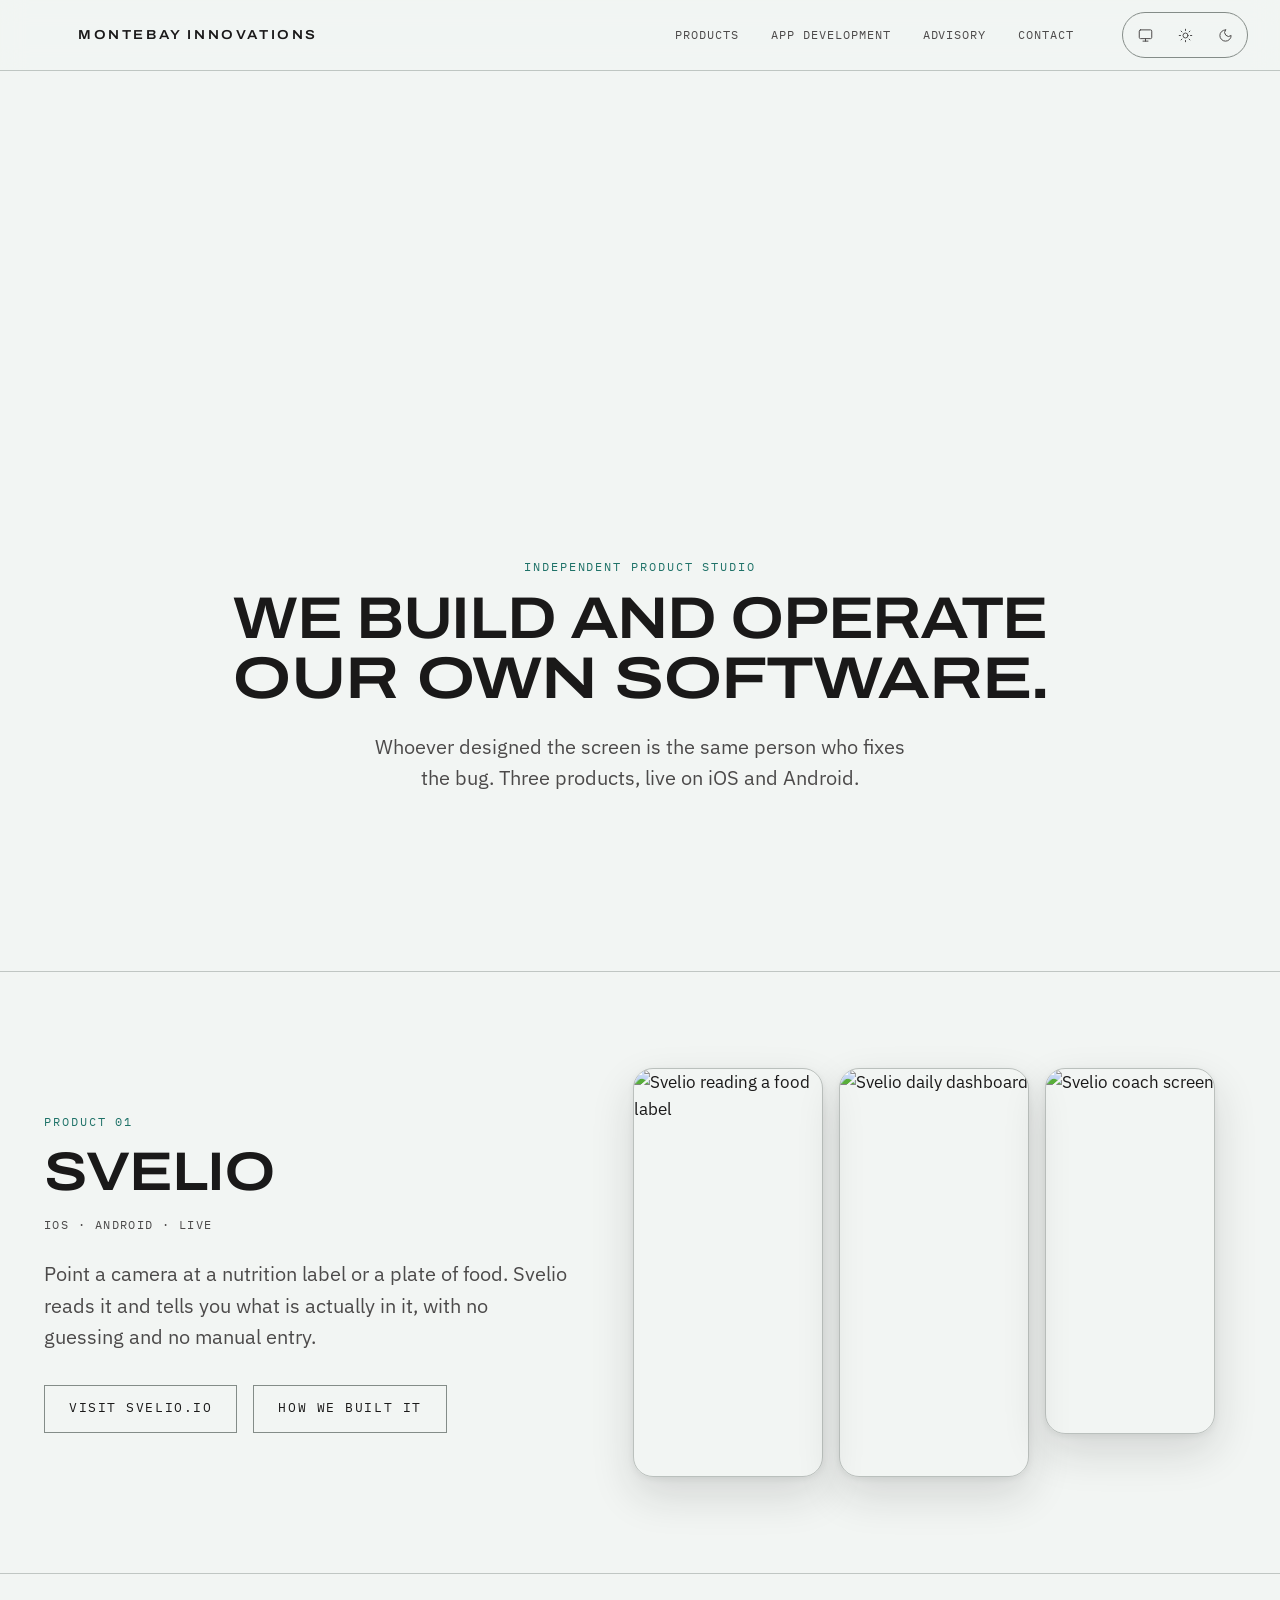
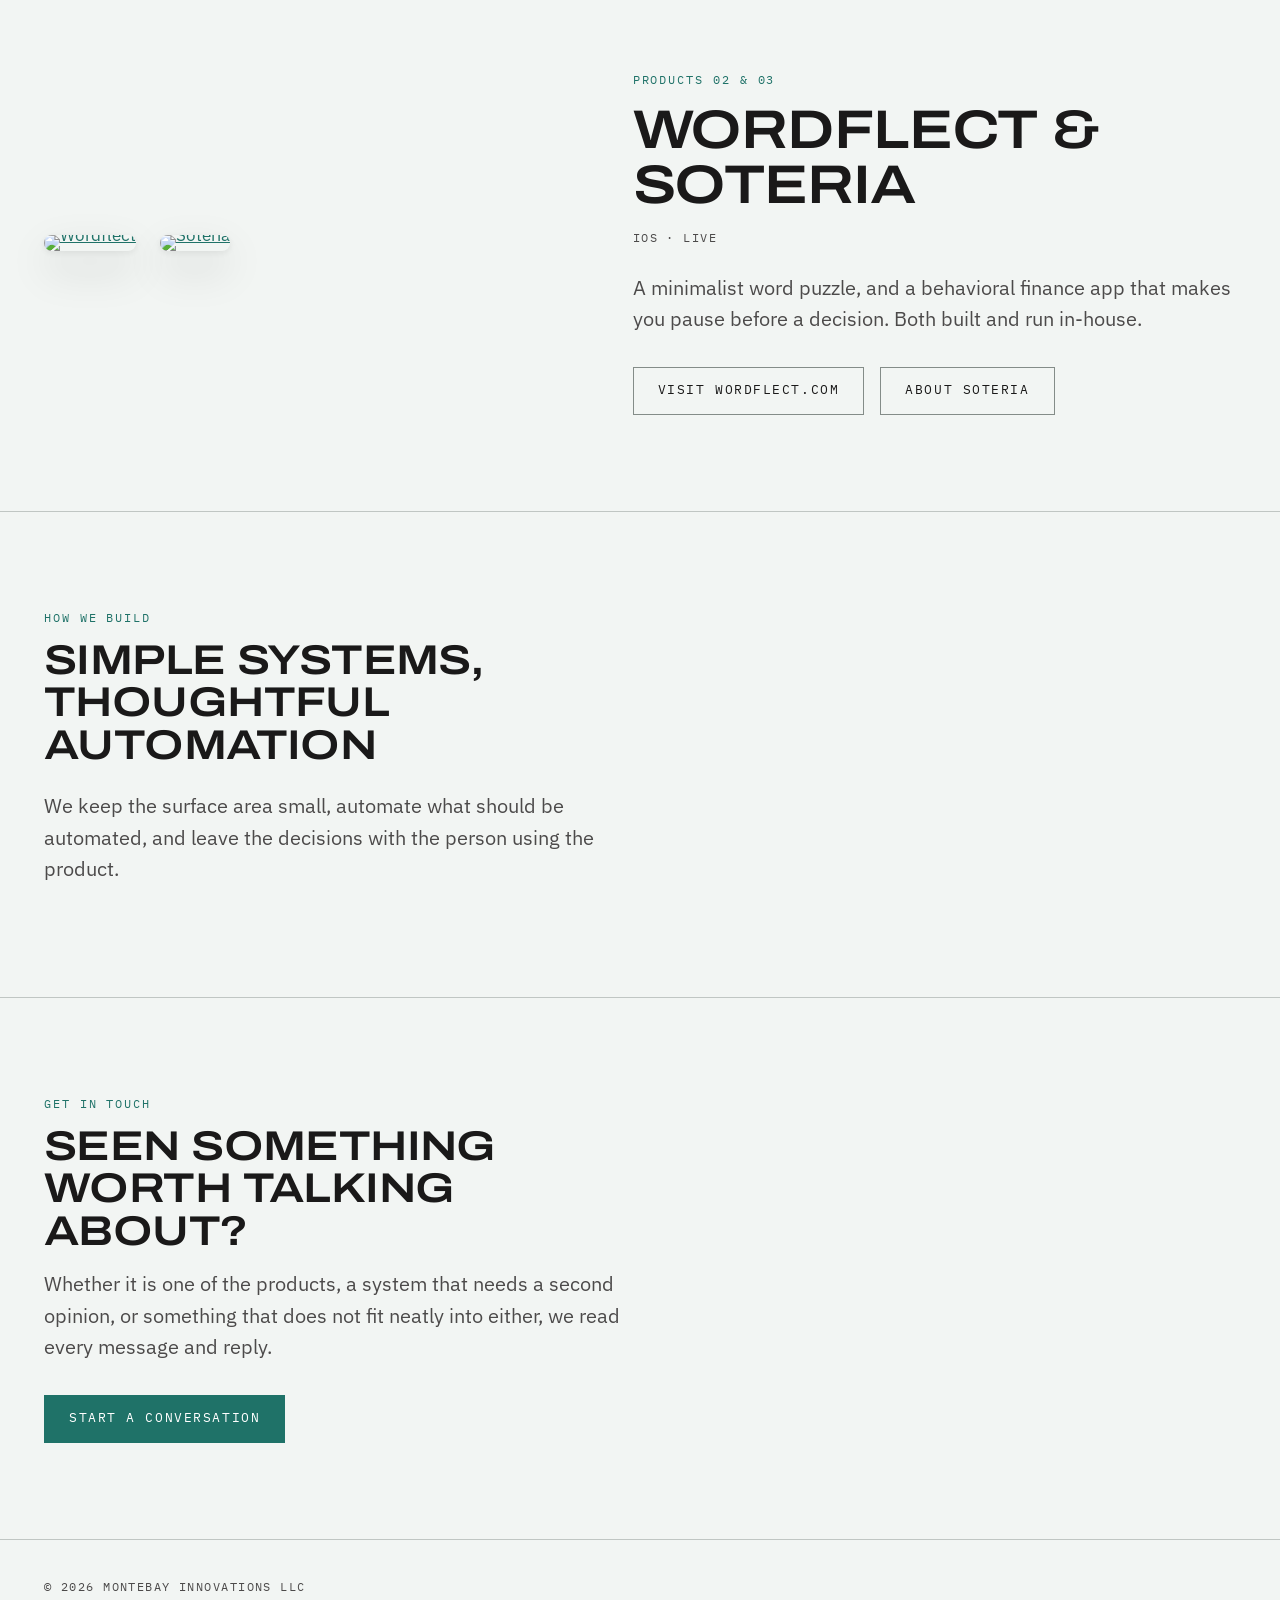
==== index.html @ e41eb94e "Add an App development page with the Svelio case study Web app to App Store and Google Play: what we" ====
<!DOCTYPE html>
<html lang="en">
<head>
<meta charset="UTF-8">
<meta name="viewport" content="width=device-width, initial-scale=1.0, maximum-scale=5.0, user-scalable=yes">

<!-- Resolve the theme before first paint so there is no flash of the wrong one. -->
<script>
(function(){
  try {
    var p = localStorage.getItem('montebay-theme') || 'system';
    var t = (p === 'surf' || p === 'rock') ? p
          : (window.matchMedia('(prefers-color-scheme: dark)').matches ? 'rock' : 'surf');
    document.documentElement.setAttribute('data-theme', t);
  } catch (e) {
    document.documentElement.setAttribute('data-theme', 'surf');
  }
})();
</script>

<link rel="canonical" href="https://montebay.io/">
<title>Montebay Innovations | Independent Product Studio</title>
<meta name="description" content="Montebay Innovations is a small independent studio. We build and operate our own software: Svelio, Wordflect and Soteria, live on iOS and Android, designed and maintained in-house.">
<meta name="keywords" content="product studio, independent software studio, iOS apps, Android apps, Svelio, Wordflect, Soteria">

<meta property="og:type" content="website">
<meta property="og:url" content="https://montebay.io/">
<meta property="og:title" content="Montebay Innovations | Independent Product Studio">
<meta property="og:description" content="Whoever designed the screen is the same person who fixes the bug. Three products, live on iOS and Android.">
<meta property="og:image" content="https://montebay.io/montebay_logo.webp">

<meta property="twitter:card" content="summary_large_image">
<meta property="twitter:url" content="https://montebay.io/">
<meta property="twitter:title" content="Montebay Innovations | Independent Product Studio">
<meta property="twitter:description" content="Whoever designed the screen is the same person who fixes the bug. Three products, live on iOS and Android.">
<meta property="twitter:image" content="https://montebay.io/montebay_logo.webp">

<link rel="icon" type="image/x-icon" href="favicon.ico">
<link rel="icon" type="image/png" sizes="32x32" href="favicon-32x32.png">
<link rel="icon" type="image/png" sizes="16x16" href="favicon-16x16.png">
<link rel="apple-touch-icon" sizes="180x180" href="apple-touch-icon.png">
<link rel="icon" type="image/svg+xml" href="favicon.svg">

<link rel="preconnect" href="https://fonts.googleapis.com">
<link rel="preconnect" href="https://fonts.gstatic.com" crossorigin>
<link rel="stylesheet" href="https://fonts.googleapis.com/css2?family=Archivo:wdth,wght@62..125,400..700&family=IBM+Plex+Sans:wght@400;500;600&family=IBM+Plex+Mono:wght@400;500&display=swap">
<link rel="stylesheet" href="theme.css">

<script type="application/ld+json">
{
  "@context": "https://schema.org",
  "@type": "Organization",
  "name": "Montebay Innovations",
  "legalName": "Montebay Innovations LLC",
  "description": "An independent software studio that builds and operates its own products.",
  "url": "https://montebay.io",
  "logo": "https://montebay.io/montebay_logo.webp",
  "email": "contact@montebay.io",
  "address": {
    "@type": "PostalAddress",
    "streetAddress": "9781 NW 25th Street",
    "addressLocality": "Sunrise",
    "addressRegion": "FL",
    "postalCode": "33322",
    "addressCountry": "US"
  },
  "owns": [
    {
      "@type": "SoftwareApplication",
      "name": "Svelio",
      "url": "https://svelio.io",
      "applicationCategory": "HealthApplication",
      "operatingSystem": "iOS, Android",
      "description": "Reads a nutrition label or a plate of food from a photo and reports what is actually in it."
    },
    {
      "@type": "SoftwareApplication",
      "name": "Wordflect",
      "url": "https://wordflect.com",
      "applicationCategory": "GameApplication",
      "operatingSystem": "iOS",
      "description": "A minimalist word puzzle game."
    },
    {
      "@type": "SoftwareApplication",
      "name": "Soteria",
      "url": "https://montebay.io/soteria.html",
      "applicationCategory": "FinanceApplication",
      "operatingSystem": "iOS",
      "description": "A behavioral finance app that prompts a pause before financial decisions."
    }
  ]
}
</script>
</head>
<body>

<a href="#main" class="skip">Skip to main content</a>

<header class="hdr">
    <div class="mark">
        <a href="/" class="mark-link" aria-label="Montebay Innovations, home">
            <span class="logo" role="img" aria-hidden="true"></span>
            <span class="name">Montebay Innovations</span>
        </a>
    </div>
    <nav id="site-nav" aria-label="Main navigation">
        <a href="#products">Products</a>
        <a href="app-development.html">App development</a>
        <a href="ai-intelligent-systems.html">Advisory</a>
        <a href="contact.html">Contact</a>
        <div class="theme-row">
            <span class="label">Theme</span>
            <div class="theme-picker" role="radiogroup" aria-label="Colour theme">
                <button type="button" data-theme="system" role="radio" aria-checked="false" title="Match system" aria-label="Match system">
                    <svg viewBox="0 0 24 24" aria-hidden="true"><rect x="2" y="3" width="20" height="14" rx="2"/><path d="M8 21h8"/><path d="M12 17v4"/></svg>
                </button>
                <button type="button" data-theme="surf" role="radio" aria-checked="false" title="Surf, light" aria-label="Surf, light theme">
                    <svg viewBox="0 0 24 24" aria-hidden="true"><circle cx="12" cy="12" r="4"/><path d="M12 2v2"/><path d="M12 20v2"/><path d="m4.9 4.9 1.4 1.4"/><path d="m17.7 17.7 1.4 1.4"/><path d="M2 12h2"/><path d="M20 12h2"/><path d="m6.3 17.7-1.4 1.4"/><path d="m19.1 4.9-1.4 1.4"/></svg>
                </button>
                <button type="button" data-theme="rock" role="radio" aria-checked="false" title="Rock, dark" aria-label="Rock, dark theme">
                    <svg viewBox="0 0 24 24" aria-hidden="true"><path d="M12 3a6.4 6.4 0 0 0 9 9 9 9 0 1 1-9-9Z"/></svg>
                </button>
            </div>
        </div>
    </nav>
    <button type="button" class="nav-toggle" aria-expanded="false" aria-controls="site-nav" aria-label="Menu">
        <svg class="ico-open" viewBox="0 0 24 24" aria-hidden="true"><line x1="4" x2="20" y1="7" y2="7"/><line x1="4" x2="20" y1="12" y2="12"/><line x1="4" x2="20" y1="17" y2="17"/></svg>
        <svg class="ico-close" viewBox="0 0 24 24" aria-hidden="true"><line x1="6" x2="18" y1="6" y2="18"/><line x1="6" x2="18" y1="18" y2="6"/></svg>
    </button>
    <div class="theme-picker" role="radiogroup" aria-label="Colour theme">
        <button type="button" data-theme="system" role="radio" aria-checked="false" title="Match system" aria-label="Match system">
            <svg viewBox="0 0 24 24" aria-hidden="true"><rect x="2" y="3" width="20" height="14" rx="2"/><path d="M8 21h8"/><path d="M12 17v4"/></svg>
        </button>
        <button type="button" data-theme="surf" role="radio" aria-checked="false" title="Surf, light" aria-label="Surf, light theme">
            <svg viewBox="0 0 24 24" aria-hidden="true"><circle cx="12" cy="12" r="4"/><path d="M12 2v2"/><path d="M12 20v2"/><path d="m4.9 4.9 1.4 1.4"/><path d="m17.7 17.7 1.4 1.4"/><path d="M2 12h2"/><path d="M20 12h2"/><path d="m6.3 17.7-1.4 1.4"/><path d="m19.1 4.9-1.4 1.4"/></svg>
        </button>
        <button type="button" data-theme="rock" role="radio" aria-checked="false" title="Rock, dark" aria-label="Rock, dark theme">
            <svg viewBox="0 0 24 24" aria-hidden="true"><path d="M12 3a6.4 6.4 0 0 0 9 9 9 9 0 1 1-9-9Z"/></svg>
        </button>
    </div>
</header>

<main id="main">

<section class="hero">
    <div class="wrap">
        <div class="markframe">
            <div class="markwin">
                <video autoplay muted loop playsinline preload="metadata" aria-hidden="true">
                    <source src="assets/videos/montebay_ocean_loop.mp4" type="video/mp4">
                </video>
            </div>
        </div>
        <span class="eyebrow">Independent product studio</span>
        <h1 class="lockup"><span class="l1">We build and operate</span> <span class="l2">our own software.</span></h1>
        <p class="lede">Whoever designed the screen is the same person who fixes the bug. Three products, live on iOS and Android.</p>
    </div>
</section>

<section class="row" id="products">
    <div class="wrap">
        <div class="plate">
            <div>
                <span class="eyebrow">Product 01</span>
                <h2>Svelio</h2>
                <span class="meta">iOS &middot; Android &middot; live</span>
                <p class="lede">Point a camera at a nutrition label or a plate of food. Svelio reads it and tells you what is actually in it, with no guessing and no manual entry.</p>
                <div class="cta-actions">
                    <a class="btn" href="https://svelio.io">Visit svelio.io</a>
                    <a class="btn" href="app-development.html#svelio">How we built it</a>
                </div>
            </div>
            <div class="shots">
                <picture>
                    <source srcset="assets/images/svelio/1-analysis.webp" type="image/webp">
                    <img src="assets/images/svelio/1-analysis.png" alt="Svelio reading a food label" loading="lazy" width="420" height="910" decoding="async">
                </picture>
                <picture>
                    <source srcset="assets/images/svelio/5-dashboard.webp" type="image/webp">
                    <img src="assets/images/svelio/5-dashboard.png" alt="Svelio daily dashboard" loading="lazy" width="420" height="910" decoding="async">
                </picture>
                <picture>
                    <source srcset="assets/images/svelio/3-coach.webp" type="image/webp">
                    <img src="assets/images/svelio/3-coach.png" alt="Svelio coach screen" loading="lazy" width="420" height="910" decoding="async">
                </picture>
            </div>
        </div>
    </div>
</section>

<section class="row">
    <div class="wrap">
        <div class="plate">
            <div class="icon-pair">
                <a href="https://wordflect.com"><picture>
                    <source srcset="assets/images/wordflect_app.webp" type="image/webp">
                    <img src="assets/images/wordflect_app.png" alt="Wordflect" loading="lazy" width="120" height="120" decoding="async">
                </picture></a>
                <a href="soteria.html"><picture>
                    <source srcset="assets/images/soteria_app.webp" type="image/webp">
                    <img src="assets/images/soteria_app.png" alt="Soteria" loading="lazy" width="120" height="120" decoding="async">
                </picture></a>
            </div>
            <div>
                <span class="eyebrow">Products 02 &amp; 03</span>
                <h2 class="h2-sm">Wordflect &amp; Soteria</h2>
                <span class="meta">iOS &middot; live</span>
                <p class="lede">A minimalist word puzzle, and a behavioral finance app that makes you pause before a decision. Both built and run in-house.</p>
                <div class="cta-actions">
                    <a class="btn" href="https://wordflect.com">Visit wordflect.com</a>
                    <a class="btn" href="soteria.html">About Soteria</a>
                </div>
            </div>
        </div>
    </div>
</section>

<section class="row" id="build">
    <div class="wrap">
        <span class="eyebrow">How we build</span>
        <h2 class="h2-sm measure-tight">Simple systems, thoughtful automation</h2>
        <p class="lede spaced">We keep the surface area small, automate what should be automated, and leave the decisions with the person using the product.</p>
    </div>
</section>

<section class="row cta-close" id="contact">
    <div class="wrap">
        <span class="eyebrow">Get in touch</span>
        <h2 class="h2-sm measure-tight">Seen something worth talking about?</h2>
        <p class="lede">Whether it is one of the products, a system that needs a second opinion, or something that does not fit neatly into either, we read every message and reply.</p>
        <div class="cta-actions">
            <a class="btn btn-primary" href="contact.html">Start a conversation</a>
        </div>
    </div>
</section>

</main>

<footer class="foot">
    <div class="wrap">
        <span class="meta">&copy; 2026 Montebay Innovations LLC</span>
    </div>
</footer>

<script src="theme.js" defer></script>
</body>
</html>
---- theme.css ----
/* ==========================================================================
   Montebay theme system.

   Two themes named for what the brand is made of:
     SURF  (light) - whitewater and foam
     ROCK  (dark)  - wet basalt

   Colours are grounded in published natural references (basalt #4C4A4A,
   volcanic rock #6B6965, seafoam #B8C3B5, oceanic teal #2A9D8F) rather than
   sampled from the old hero clip, which was low resolution, heavily
   compressed and already colour graded.

   ROCK is deliberately NOT navy. The hero footage averages #1B414C, so a navy
   field sits at 1.16:1 against the mark and it disappears. Basalt opposes the
   teal in hue as well as luminance.

   Every pair below is measured. Lowest text pair is 5.22:1, lowest UI border
   3.14:1.
   ========================================================================== */

:root,
:root[data-theme="surf"] {
    color-scheme: light;

    --canvas:    #F2F5F3;   /* foam white */
    --surface:   #FFFFFF;   /* cards, 1.10 separation from canvas */
    --text:      #1A1919;   /* basalt at text weight, 15.98:1 */
    --muted:     #4C4A4A;   /* basalt, canonical, 8.02:1 */
    --hair:      #848C88;   /* 3.14:1, meets the UI-component floor */
    --accent:    #1F7268;   /* oceanic teal, darkened for AA, 5.22:1 */
    --on-accent: #FFFFFF;   /* 5.73:1 on accent */

    --stroke:    #1A1919;             /* outline around the mark */
    --video-grade: none;              /* fill reads at 10.03:1 here, untouched */
    --logo-ink: #1F7268;              /* accent teal; flat black read as a blob */
    --shadow: 0 18px 44px rgba(26,25,25,.14), 0 2px 6px rgba(26,25,25,.07);
}

:root[data-theme="rock"] {
    color-scheme: dark;

    --canvas:    #1A1919;   /* wet basalt */
    --surface:   #262525;   /* 1.15 separation */
    --text:      #F2F5F3;   /* foam white, 15.98:1 */
    --muted:     #B8C3B5;   /* seafoam, canonical, 9.62:1 */
    --hair:      #6B6965;   /* volcanic rock, canonical, 3.20:1 */
    --accent:    #7FD9C9;   /* pale seafoam, 10.59:1 */
    --on-accent: #1A1919;

    --stroke:    #F2F5F3;
    /* Lifts the mark fill from #1B414C (1.59:1, invisible) to #227B92 (3.61:1)
       so the shape separates on its own instead of leaning on the stroke. */
    --video-grade: brightness(1.8) saturate(1.3);
    --logo-ink: #F2F5F3;
    --shadow: 0 18px 44px rgba(0,0,0,.55), 0 2px 6px rgba(0,0,0,.45);
}

/* Type and spacing, theme independent -------------------------------------- */
:root {
    --display: "Archivo", "Helvetica Neue", Arial, sans-serif;
    --body:    "IBM Plex Sans", -apple-system, BlinkMacSystemFont, sans-serif;
    --mono:    "IBM Plex Mono", ui-monospace, SFMono-Regular, Menlo, monospace;

    --s1:.25rem; --s2:.5rem; --s3:.75rem; --s4:1rem; --s6:1.5rem;
    --s8:2rem; --s12:3rem; --s16:4rem; --s24:6rem;
    --wide: 1240px;
    --ease: cubic-bezier(.22,.61,.36,1);
}

* { box-sizing: border-box; }

/* Anchor targets were landing under the 77px sticky header, swallowing the top
   of every section jumped to. */
html { scroll-padding-top: 6rem; }

body {
    margin: 0;
    background: var(--canvas);
    color: var(--text);
    font-family: var(--body);
    font-size: 17px;
    line-height: 1.6;
    -webkit-font-smoothing: antialiased;
    transition: background-color .3s var(--ease), color .3s var(--ease);
}

.wrap { max-width: var(--wide); margin-inline: auto; padding-inline: var(--s6); }

h1, h2, h3 {
    font-family: var(--display);
    font-variation-settings: "wdth" 118;
    font-weight: 600;
    /* One value, optically correct across the whole 22-72px range. Resolves to
       -0.022em at 57.6px and +0.012em at 22.4px. A flat -0.03em collapsed the
       period in "INFO@MONTEBAY.IO" at contact size. */
    letter-spacing: calc(1.25px - 0.044em);
    line-height: 1.02;
    margin: 0; text-transform: uppercase; color: var(--text);
}
p { margin: 0 0 var(--s4); max-width: 52ch; }   /* ~66 rendered chars */
.lede { font-size: clamp(1rem, .95rem + .35vw, 1.25rem); color: var(--muted); }

.eyebrow {
    font-family: var(--mono); font-size: 12px; letter-spacing: .16em;
    text-transform: uppercase; color: var(--accent); display: block;
    margin-bottom: var(--s3);
}
.meta {
    font-family: var(--mono); font-size: 12px; letter-spacing: .12em;
    text-transform: uppercase; color: var(--muted);
}
a { color: var(--accent); }
:focus-visible { outline: 2px solid var(--accent); outline-offset: 3px; }

/* Header ------------------------------------------------------------------- */
.hdr {
    position: sticky; top: 0; z-index: 20;
    display: flex; align-items: center; justify-content: space-between; gap: var(--s4);
    padding: var(--s3) var(--s8);
    background: color-mix(in srgb, var(--canvas) 86%, transparent);
    backdrop-filter: blur(12px);
    border-bottom: 1px solid color-mix(in srgb, var(--hair) 45%, transparent);
}
.hdr .mark { display: flex; align-items: center; gap: var(--s3); }
.hdr .mark .logo {
    width: 34px; height: 34px; display: block;
    background: var(--logo-ink);
    -webkit-mask-image: url(montebay_logo.png); mask-image: url(montebay_logo.png);
    -webkit-mask-repeat: no-repeat; mask-repeat: no-repeat;
    -webkit-mask-position: center;  mask-position: center;
    -webkit-mask-size: contain;     mask-size: contain;
}
.hdr .name {
    font-family: var(--display); font-variation-settings: "wdth" 112;
    font-weight: 600; font-size: 13px; letter-spacing: .2em;
    text-transform: uppercase; color: var(--text);
}
.hdr nav { display: flex; gap: var(--s6); margin-left: auto; margin-right: var(--s6); }
.hdr nav a {
    font-family: var(--mono); font-size: 12px; letter-spacing: .12em;
    text-transform: uppercase; color: var(--muted); text-decoration: none;
    min-height: 44px; display: inline-flex; align-items: center;
}
.hdr nav a:hover { color: var(--text); }

/* Theme picker ------------------------------------------------------------- */
.theme-picker {
    display: inline-flex; align-items: center; gap: 2px;
    border: 1px solid var(--hair); border-radius: 999px; padding: 3px;
    flex-shrink: 0;
}
.theme-picker button {
    display: inline-flex; align-items: center; justify-content: center;
    width: 44px; height: 44px; padding: 0;
    background: none; border: 0; border-radius: 999px;
    color: var(--muted); cursor: pointer;
    transition: background-color .2s var(--ease), color .2s var(--ease);
}
.theme-picker button:hover { color: var(--text); }
.theme-picker button[aria-checked="true"] { background: var(--text); color: var(--canvas); }
.theme-picker svg {
    width: 16px; height: 16px; stroke: currentColor; fill: none;
    stroke-width: 1.6; stroke-linecap: round; stroke-linejoin: round;
}

/* The mark ----------------------------------------------------------------- */
.markframe {
    /* Proportional to the mark, not fixed. The mark scales with the viewport,
       so a flat 1.5px was 0.56% of it on desktop and 1.28% on a phone: more
       than twice as heavy where the mark is smallest. This tracks the same
       expression that sizes the mark, holding the ratio near 0.55%.
       Floored at 0.75px and capped at 1.5px. The sub-pixel floor is safe
       here because it only engages on small viewports, which are effectively
       all 2x or 3x displays. */
    --stroke-w: clamp(0.75px, calc(min(30vw, 30vh, 320px) * 0.0055), 1.5px);
    margin: 0 auto clamp(1.5rem, 4vh, 2.5rem);
    width: min(30vw, 30vh, 320px);
    filter:
        drop-shadow(var(--stroke-w) 0 0 var(--stroke))
        drop-shadow(calc(var(--stroke-w) * -1) 0 0 var(--stroke))
        drop-shadow(0 var(--stroke-w) 0 var(--stroke))
        drop-shadow(0 calc(var(--stroke-w) * -1) 0 var(--stroke))
        drop-shadow(calc(var(--stroke-w) * .7) calc(var(--stroke-w) * .7) 0 var(--stroke))
        drop-shadow(calc(var(--stroke-w) * -.7) calc(var(--stroke-w) * .7) 0 var(--stroke))
        drop-shadow(calc(var(--stroke-w) * .7) calc(var(--stroke-w) * -.7) 0 var(--stroke))
        drop-shadow(calc(var(--stroke-w) * -.7) calc(var(--stroke-w) * -.7) 0 var(--stroke));
}
.markwin {
    width: 100%; aspect-ratio: 636 / 642;
    -webkit-mask-image: url(montebay_logo.png); mask-image: url(montebay_logo.png);
    -webkit-mask-repeat: no-repeat; mask-repeat: no-repeat;
    -webkit-mask-position: center; mask-position: center;
    -webkit-mask-size: contain; mask-size: contain;
}
.markwin video {
    width: 100%; height: 100%; object-fit: cover; display: block;
    transform: scale(1.25);
    filter: var(--video-grade);
    transition: filter .3s var(--ease);
}

/* Sections ----------------------------------------------------------------- */
.hero {
    min-height: 100svh; display: grid; place-items: center;
    padding-block: clamp(1.5rem, 5vh, 4rem); text-align: center;
}
.hero h1 { font-size: clamp(2rem, min(4.6vw, 7vh), 3.75rem); max-width: 24ch; margin: 0 auto; }
.hero .lede { margin: clamp(.75rem,2.5vh,1.5rem) auto 0; max-width: 46ch; }

.row { padding-block: var(--s24); border-top: 1px solid color-mix(in srgb, var(--hair) 45%, transparent); }
.plate { display: grid; grid-template-columns: 1fr 1.15fr; gap: var(--s16); align-items: center; }
.plate h2 { font-size: clamp(1.8rem, min(4.6vw, 6.5vh), 3.4rem); margin-bottom: var(--s4); }
.plate .meta { display: block; margin-bottom: var(--s6); }
.shots { display: flex; gap: var(--s4); min-width: 0; }
.shots img {
    flex: 1 1 0; min-width: 0; width: 100%; max-width: 190px; height: auto; display: block;
    border-radius: 20px;
    border: 1px solid color-mix(in srgb, var(--hair) 50%, transparent);
    box-shadow: var(--shadow);
}
.icon-pair { display: flex; gap: var(--s6); align-items: center; }
.icon-pair img { width: 96px; height: 96px; border-radius: 22px; box-shadow: var(--shadow); }

.btn {
    display: inline-flex; align-items: center; gap: var(--s2);
    font-family: var(--mono); font-size: 13px; letter-spacing: .12em;
    text-transform: uppercase; min-height: 48px; padding: 0 var(--s6);
    text-decoration: none; border: 1px solid var(--hair);
    color: var(--text); background: transparent;
    transition: background-color .2s var(--ease), color .2s var(--ease), border-color .2s var(--ease);
}
.btn:hover { background: var(--text); color: var(--canvas); border-color: var(--text); }

@media (max-width: 900px) {
    .plate { grid-template-columns: 1fr; gap: var(--s8); }
    .shots img { max-width: 160px; }
    .hdr nav { display: none; }
    .row { padding-block: var(--s16); }
}
@media (max-width: 560px) {
    .shots { gap: var(--s2); }
    .shots img { max-width: none; border-radius: 12px; }
    .wrap { padding-inline: var(--s4); }
    .hdr { padding-inline: var(--s4); }
}

@media (prefers-reduced-motion: reduce) {
    *, *::before, *::after { animation-duration:.01ms !important; transition-duration:.01ms !important; }
    video { display: none; }
}

/* Contact address is the only link in body copy; give it a real hit area. */
#contact h2 a {
    display: inline-flex;
    align-items: center;
    min-height: 44px;
}

/* --------------------------------------------------------------------------
   Flush hero lockup

   Both lines set to the same measure. Done on Archivo's width axis rather than
   by stretching letter-spacing, so the letterforms widen instead of the gaps
   between them opening up.

   Measured at 60px: line 1 was 857.9px against line 2 at 778.6px, 10.2% apart.
   The axis tops out at 125, so widening line 2 alone could not close it and
   line 1 comes in slightly too. wdth 115 / 125 lands them within 0.4px at
   60px and 1.5px at 32px, holding across the whole clamp range because both
   lines scale together.

   Tuned to this exact string. If the headline copy changes, re-measure.
   -------------------------------------------------------------------------- */
.hero h1.lockup span { display: block; }
.hero h1.lockup .l1 { font-variation-settings: "wdth" 115; }
.hero h1.lockup .l2 { font-variation-settings: "wdth" 125; }

/* Below this the forced first line outruns the viewport (it needs 455px at the
   32px floor), so release it back to natural wrapping and a single width. */
@media (max-width: 640px) {
    .hero h1.lockup span { display: inline; }
    .hero h1.lockup .l1,
    .hero h1.lockup .l2 { font-variation-settings: "wdth" 118; }
}

/* --------------------------------------------------------------------------
   Utilities used by the real pages (were inline styles in the prototype)
   -------------------------------------------------------------------------- */
.skip {
    position: absolute; left: -9999px; top: 0; z-index: 100;
    padding: var(--s3) var(--s6);
    background: var(--accent); color: var(--on-accent);
    font-family: var(--mono); font-size: 13px; letter-spacing: .1em;
    text-transform: uppercase; text-decoration: none;
}
.skip:focus { left: 0; }

.h2-sm { font-size: clamp(1.6rem, min(3.4vw, 5vh), 2.6rem); }
.h2-xs { font-size: clamp(1.3rem, min(2.6vw, 4vh), 2rem); }
.measure-tight { max-width: 16ch; }
.spaced { margin-top: var(--s6); }

.icon-pair a { display: inline-flex; line-height: 0; border-radius: 22px; }
.icon-pair a:focus-visible { outline-offset: 4px; }

.foot {
    border-top: 1px solid color-mix(in srgb, var(--hair) 45%, transparent);
    padding-block: var(--s8);
}

/* Contact address is the only link set in display type; give it a hit area. */
#contact h2 a { display: inline-flex; align-items: center; min-height: 44px; text-decoration: none; }

/* ==========================================================================
   Legacy compatibility

   The subpages still use styles.css for layout. These rules carry forward the
   fixes that lived in the retired design-system.css, and map the legacy
   chrome onto the theme tokens. Subpages are pinned to Surf until their 36
   hardcoded light backgrounds are migrated.
   ========================================================================== */

/* The original .video-overlay ran rgba(26,42,74,.3) -> .1 -> .4. White headline
   text measured 1.24:1 over bright surf. Same top-heavy scrim as the homepage
   hero, which measures 7.2:1 worst case across the clip. */
.video-overlay {
    background: linear-gradient(180deg,
        rgba(16, 27, 50, 0.86) 0%,
        rgba(16, 27, 50, 0.74) 45%,
        rgba(16, 27, 50, 0.62) 100%) !important;
}

/* Legacy header onto theme tokens */
.header {
    background: var(--canvas) !important;
    border-bottom: 1px solid color-mix(in srgb, var(--hair) 45%, transparent);
}
.header .company-name { color: var(--text); font-family: var(--display); }
.header .logo { filter: none; }
.nav-menu .nav-link,
.nav-menu .dropdown-item {
    color: var(--muted); font-family: var(--mono); font-size: 12px;
    letter-spacing: .12em; text-transform: uppercase;
}
.nav-menu .nav-link:hover { color: var(--text); }
.dropdown-menu { background: var(--surface); border: 1px solid var(--hair); }

/* Steel (#5A8AB0) measured 3.3-3.7:1 on light and fails AA as text. */
.section-label {
    color: var(--accent) !important;
    font-family: var(--mono); font-size: 12px; letter-spacing: .16em;
}
.path-explainer-cta, .blog-read-more, .btn-back { color: var(--accent) !important; }

/* Legacy icon slots hold inline SVG now, not an emoji glyph. */
.approach-feature-icon, .ai-capability-icon,
.about-experience-icon, .about-client-icon {
    display: inline-flex; align-items: center; justify-content: center;
    color: var(--accent); line-height: 1;
}
.approach-feature-icon .mb-icon, .ai-capability-icon .mb-icon,
.about-experience-icon .mb-icon, .about-client-icon .mb-icon { width: 28px; height: 28px; }
.mb-icon {
    width: 24px; height: 24px; stroke: currentColor; stroke-width: 1.5;
    fill: none; stroke-linecap: round; stroke-linejoin: round; flex-shrink: 0;
}
.mb-icon--inline { width: 1em; height: 1em; vertical-align: -.125em; }
.mobile-menu-toggle { color: var(--text); background: none; border: 0; }
.mobile-menu-toggle .mb-icon { width: 26px; height: 26px; }

.footer { background: var(--surface); color: var(--muted); }
.footer a { color: var(--accent); }

/* 16px floor so iOS stops zooming on focus */
input, select, textarea { font-size: max(1rem, 16px); }

/* Legacy hero titles used a pale gradient via background-clip:text, which is
   the same construction that measured 2.03:1 on the old homepage. Force solid
   white over the scrim. */
.hero-title, .hero-title-accent, .hero-content h1, .hero-content .hero-subtitle {
    background: none !important;
    background-image: none !important;
    -webkit-text-fill-color: #FFFFFF !important;
    color: #FFFFFF !important;
    text-shadow: 0 1px 3px rgba(0, 0, 0, .55);
}
.hero-content .hero-subtitle { color: #E6EDF4 !important; -webkit-text-fill-color: #E6EDF4 !important; }

/* Masked logo in the legacy header, matching the homepage lockup. */
.logo-container .logo {
    width: 34px; height: 34px; display: block;
    background: var(--logo-ink);
    -webkit-mask-image: url(montebay_logo.png); mask-image: url(montebay_logo.png);
    -webkit-mask-repeat: no-repeat; mask-repeat: no-repeat;
    -webkit-mask-position: center;  mask-position: center;
    -webkit-mask-size: contain;     mask-size: contain;
}

/* --------------------------------------------------------------------------
   Responsive header

   The nav was display:none below 900px with no control to reveal it, so
   navigation was unreachable on tablet and phone: 0 links at 390px. It now
   collapses into a panel behind a toggle, and the theme picker stays visible.
   -------------------------------------------------------------------------- */
.nav-toggle {
    display: none;
    align-items: center; justify-content: center;
    width: 44px; height: 44px; padding: 0; flex-shrink: 0;
    background: none; border: 1px solid var(--hair); border-radius: 999px;
    color: var(--text); cursor: pointer;
}
.nav-toggle svg {
    width: 18px; height: 18px; stroke: currentColor; fill: none;
    stroke-width: 1.6; stroke-linecap: round;
}
.nav-toggle .ico-close { display: none; }
.nav-toggle[aria-expanded="true"] .ico-open  { display: none; }
.nav-toggle[aria-expanded="true"] .ico-close { display: block; }

@media (max-width: 900px) {
    .hdr { gap: var(--s2); }
    .nav-toggle { display: inline-flex; }

    /* Panel drops from under the header rather than pushing the page around. */
    .hdr nav {
        display: flex;
        position: absolute; top: 100%; left: 0; right: 0;
        flex-direction: column; gap: 0;
        margin: 0;
        padding: var(--s2) var(--s6) var(--s4);
        background: var(--canvas);
        border-bottom: 1px solid color-mix(in srgb, var(--hair) 55%, transparent);
        box-shadow: var(--shadow);
        /* visibility, not just opacity: an opacity-0 panel keeps its links in
           the tab order and announced to screen readers. */
        opacity: 0; transform: translateY(-6px); pointer-events: none;
        visibility: hidden;
        transition: opacity .2s var(--ease), transform .2s var(--ease), visibility .2s;
    }
    .hdr nav[data-open="true"] {
        opacity: 1; transform: none; pointer-events: auto; visibility: visible;
    }
    .hdr nav a {
        width: 100%; min-height: 48px; font-size: 13px;
        border-bottom: 1px solid color-mix(in srgb, var(--hair) 30%, transparent);
    }
    .hdr nav a:last-child { border-bottom: 0; }
    .hdr .name { font-size: 12px; }
}

@media (max-width: 420px) {
    /* Wordmark yields before the controls do. */
    .hdr .name { display: none; }
    .hdr { padding-inline: var(--s4); }
}

/* --------------------------------------------------------------------------
   Content page primitives (used by the advisory page)
   -------------------------------------------------------------------------- */
.page-head { padding-block: var(--s24) var(--s16); }
.page-head h1 { font-size: clamp(2rem, min(4.6vw, 7vh), 3.5rem); max-width: 18ch; }
.page-head .lede { margin-top: var(--s6); max-width: 54ch; }

.grid-3 { display: grid; gap: var(--s6); grid-template-columns: repeat(auto-fit, minmax(min(100%, 17rem), 1fr)); }
.grid-2 { display: grid; gap: var(--s8); grid-template-columns: repeat(auto-fit, minmax(min(100%, 24rem), 1fr)); }

.card {
    background: var(--surface);
    border: 1px solid color-mix(in srgb, var(--hair) 50%, transparent);
    border-radius: 12px;
    padding: var(--s8);
}
.card h3 { font-size: var(--s4); margin-bottom: var(--s3); text-transform: none; letter-spacing: -.01em; }
.card p { margin: 0; color: var(--muted); font-size: 15px; }
.card .meta { display: block; margin-bottom: var(--s3); }

.ticks { list-style: none; padding: 0; margin: 0; display: grid; gap: var(--s4); }
.ticks li {
    display: grid; grid-template-columns: 20px 1fr; gap: var(--s3);
    align-items: start; color: var(--muted); font-size: 15px;
}
.ticks li::before {
    content: ""; width: 20px; height: 20px; margin-top: 2px;
    background: var(--accent);
    -webkit-mask: no-repeat center / contain; mask: no-repeat center / contain;
    -webkit-mask-image: url("data:image/svg+xml,%3Csvg xmlns='http://www.w3.org/2000/svg' viewBox='0 0 24 24' fill='none' stroke='black' stroke-width='2.2' stroke-linecap='round' stroke-linejoin='round'%3E%3Cpolyline points='20 6 9 17 4 12'/%3E%3C/svg%3E");
    mask-image: url("data:image/svg+xml,%3Csvg xmlns='http://www.w3.org/2000/svg' viewBox='0 0 24 24' fill='none' stroke='black' stroke-width='2.2' stroke-linecap='round' stroke-linejoin='round'%3E%3Cpolyline points='20 6 9 17 4 12'/%3E%3C/svg%3E");
}
.stack-lg > * + * { margin-top: var(--s12); }

/* --------------------------------------------------------------------------
   Header refinement

   Was five nav items plus a 144px three-button picker, all in wide-tracked
   mono. Tighter tracking and spacing, and on mobile the picker moves inside
   the menu panel so the bar carries only the mark and one control.
   -------------------------------------------------------------------------- */
.hdr nav { gap: var(--s4); }
.hdr nav a { letter-spacing: .08em; padding-inline: var(--s2); }

.theme-picker button { width: 38px; height: 38px; }
.theme-picker svg { width: 15px; height: 15px; }

/* Label the theme row when it sits inside the mobile panel. */
.theme-row { display: none; }

@media (max-width: 900px) {
    /* One control in the bar; everything else lives in the panel. */
    .hdr > .theme-picker { display: none; }
    .theme-row {
        display: flex; align-items: center; justify-content: space-between;
        gap: var(--s4); padding-top: var(--s4); margin-top: var(--s2);
        border-top: 1px solid color-mix(in srgb, var(--hair) 35%, transparent);
    }
    .theme-row .label {
        font-family: var(--mono); font-size: 12px; letter-spacing: .12em;
        text-transform: uppercase; color: var(--muted);
    }
    .theme-row .theme-picker button { width: 44px; height: 44px; }
}

/* --------------------------------------------------------------------------
   Contact form
   -------------------------------------------------------------------------- */
.form { max-width: 34rem; display: grid; gap: var(--s6); }
.field { display: grid; gap: var(--s2); }
.field label {
    font-family: var(--mono); font-size: 12px; letter-spacing: .1em;
    text-transform: uppercase; color: var(--muted);
}
.field label span { color: var(--accent); }
.field input,
.field select,
.field textarea {
    font-family: var(--body);
    font-size: 1rem;              /* 16px floor: anything less zooms iOS on focus */
    line-height: 1.5;
    min-height: 48px;
    padding: var(--s3) var(--s4);
    color: var(--text);
    background: var(--surface);
    border: 1px solid var(--hair);
    border-radius: 8px;
    width: 100%;
    transition: border-color .18s var(--ease), box-shadow .18s var(--ease);
}
.field textarea { min-height: 9rem; resize: vertical; }
.field input:focus,
.field select:focus,
.field textarea:focus {
    outline: none;
    border-color: var(--accent);
    box-shadow: 0 0 0 3px color-mix(in srgb, var(--accent) 22%, transparent);
}
.field input[aria-invalid="true"],
.field textarea[aria-invalid="true"] { border-color: #C4443A; }

.field .hint { font-size: 13px; color: var(--muted); }
.field .err  { font-size: 13px; color: #C4443A; }
:root[data-theme="rock"] .field .err,
:root[data-theme="rock"] .field input[aria-invalid="true"],
:root[data-theme="rock"] .field textarea[aria-invalid="true"] { color: #FF9B92; border-color: #FF9B92; }

/* Native select arrow is inconsistent across themes; draw our own. */
.field select {
    appearance: none; -webkit-appearance: none;
    background-image: url("data:image/svg+xml,%3Csvg xmlns='http://www.w3.org/2000/svg' viewBox='0 0 24 24' fill='none' stroke='%234C4A4A' stroke-width='2' stroke-linecap='round'%3E%3Cpath d='m6 9 6 6 6-6'/%3E%3C/svg%3E");
    background-repeat: no-repeat;
    background-position: right var(--s4) center;
    background-size: 18px;
    padding-right: var(--s12);
}
:root[data-theme="rock"] .field select {
    background-image: url("data:image/svg+xml,%3Csvg xmlns='http://www.w3.org/2000/svg' viewBox='0 0 24 24' fill='none' stroke='%23B8C3B5' stroke-width='2' stroke-linecap='round'%3E%3Cpath d='m6 9 6 6 6-6'/%3E%3C/svg%3E");
}

.btn-primary {
    background: var(--accent);
    color: var(--on-accent);
    border-color: transparent;
    justify-self: start;
}
.btn-primary:hover { background: var(--text); color: var(--canvas); border-color: var(--text); }
.btn-primary:disabled { opacity: .55; cursor: default; }

.form-status { margin: 0; font-size: 15px; min-height: 1.5em; }
.form-status.is-error { color: #C4443A; }
.form-status.is-ok    { color: var(--accent); font-size: 17px; }
:root[data-theme="rock"] .form-status.is-error { color: #FF9B92; }

/* Honeypot: off-screen rather than display:none, which some bots skip. */
.hp { position: absolute; left: -9999px; width: 1px; height: 1px; overflow: hidden; }

.alt-contact { margin-top: var(--s8); color: var(--muted); font-size: 15px; }

/* Closing call to action */
.cta-actions { display: flex; flex-wrap: wrap; gap: var(--s4); margin-top: var(--s8); }
.cta-close .lede { margin-top: var(--s4); }
@media (max-width: 560px) {
    .cta-actions { flex-direction: column; align-items: stretch; }
    .cta-actions .btn { justify-content: center; }
}

/* Logo lockup is a link on every page, including home. */
.mark .mark-link {
    display: flex; align-items: center; gap: var(--s3);
    text-decoration: none; color: inherit;
    min-height: 44px;
}
.mark .mark-link:hover .name { color: var(--accent); }
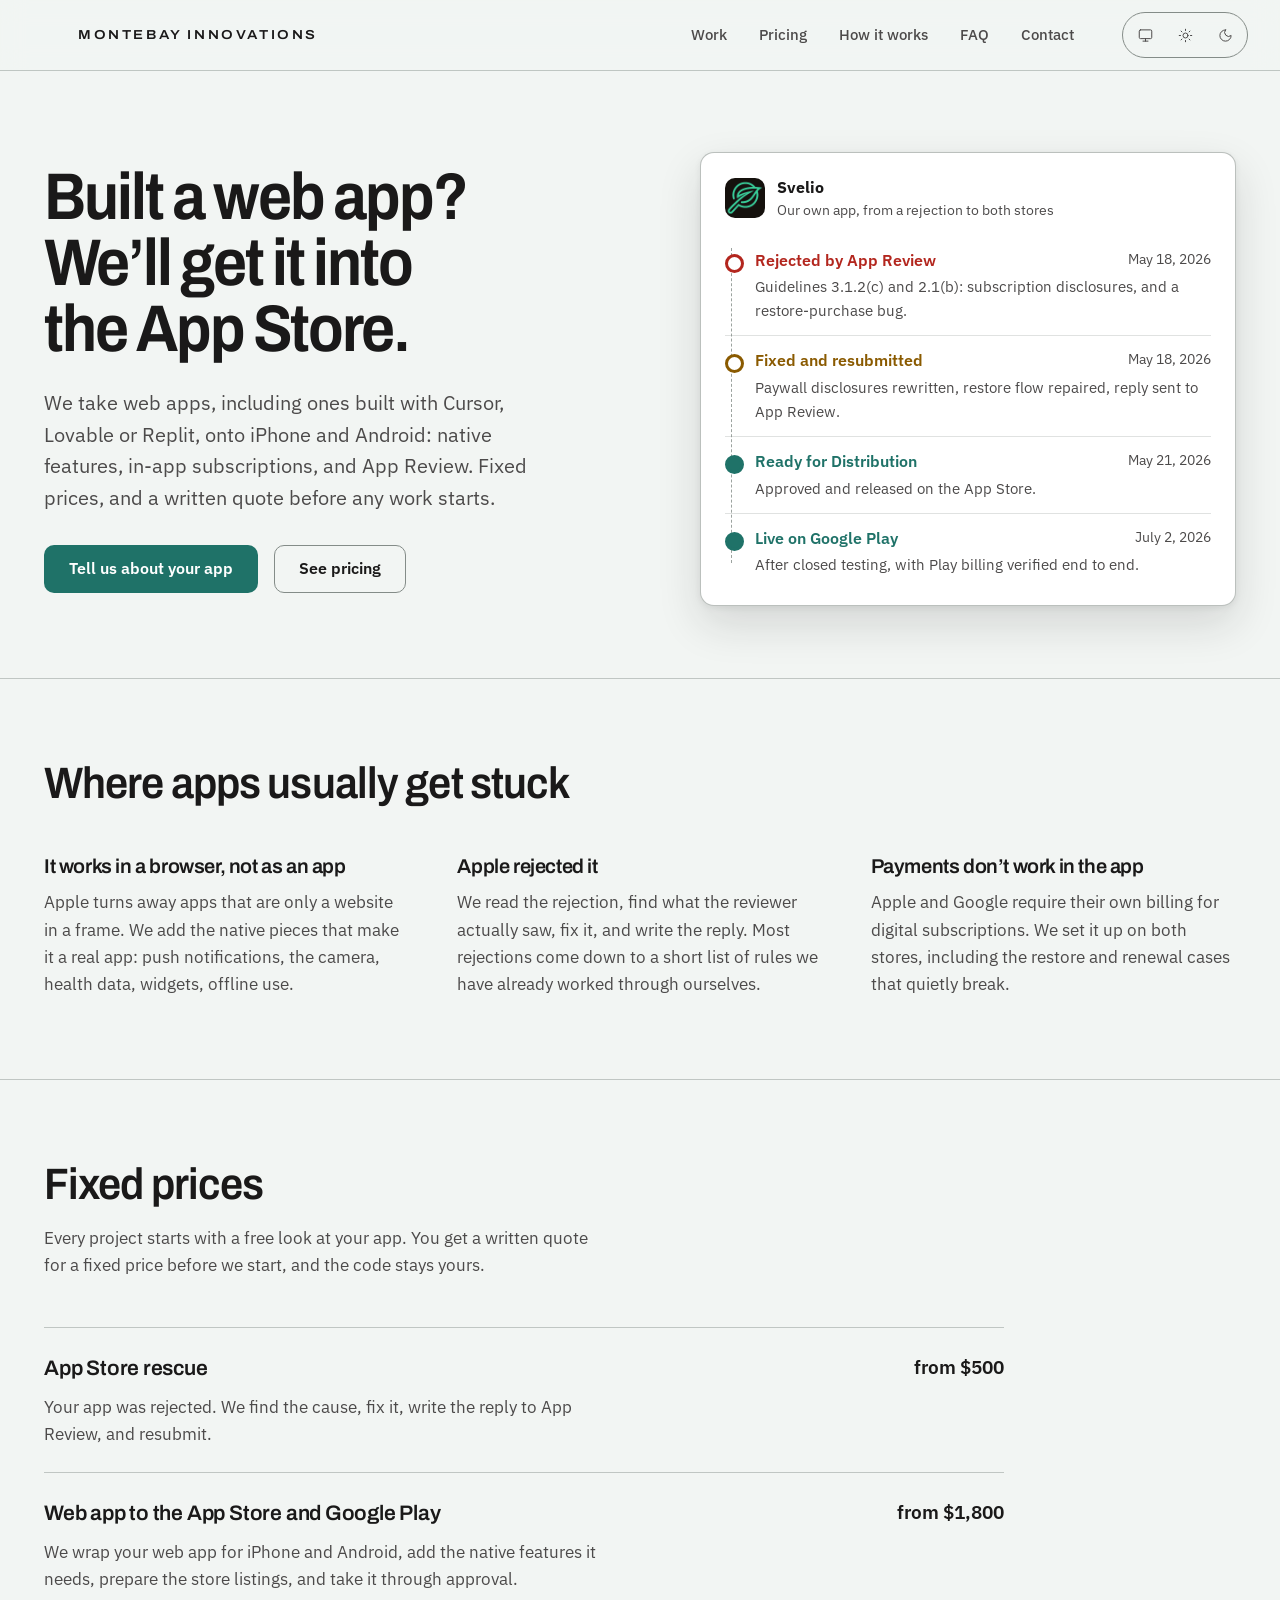
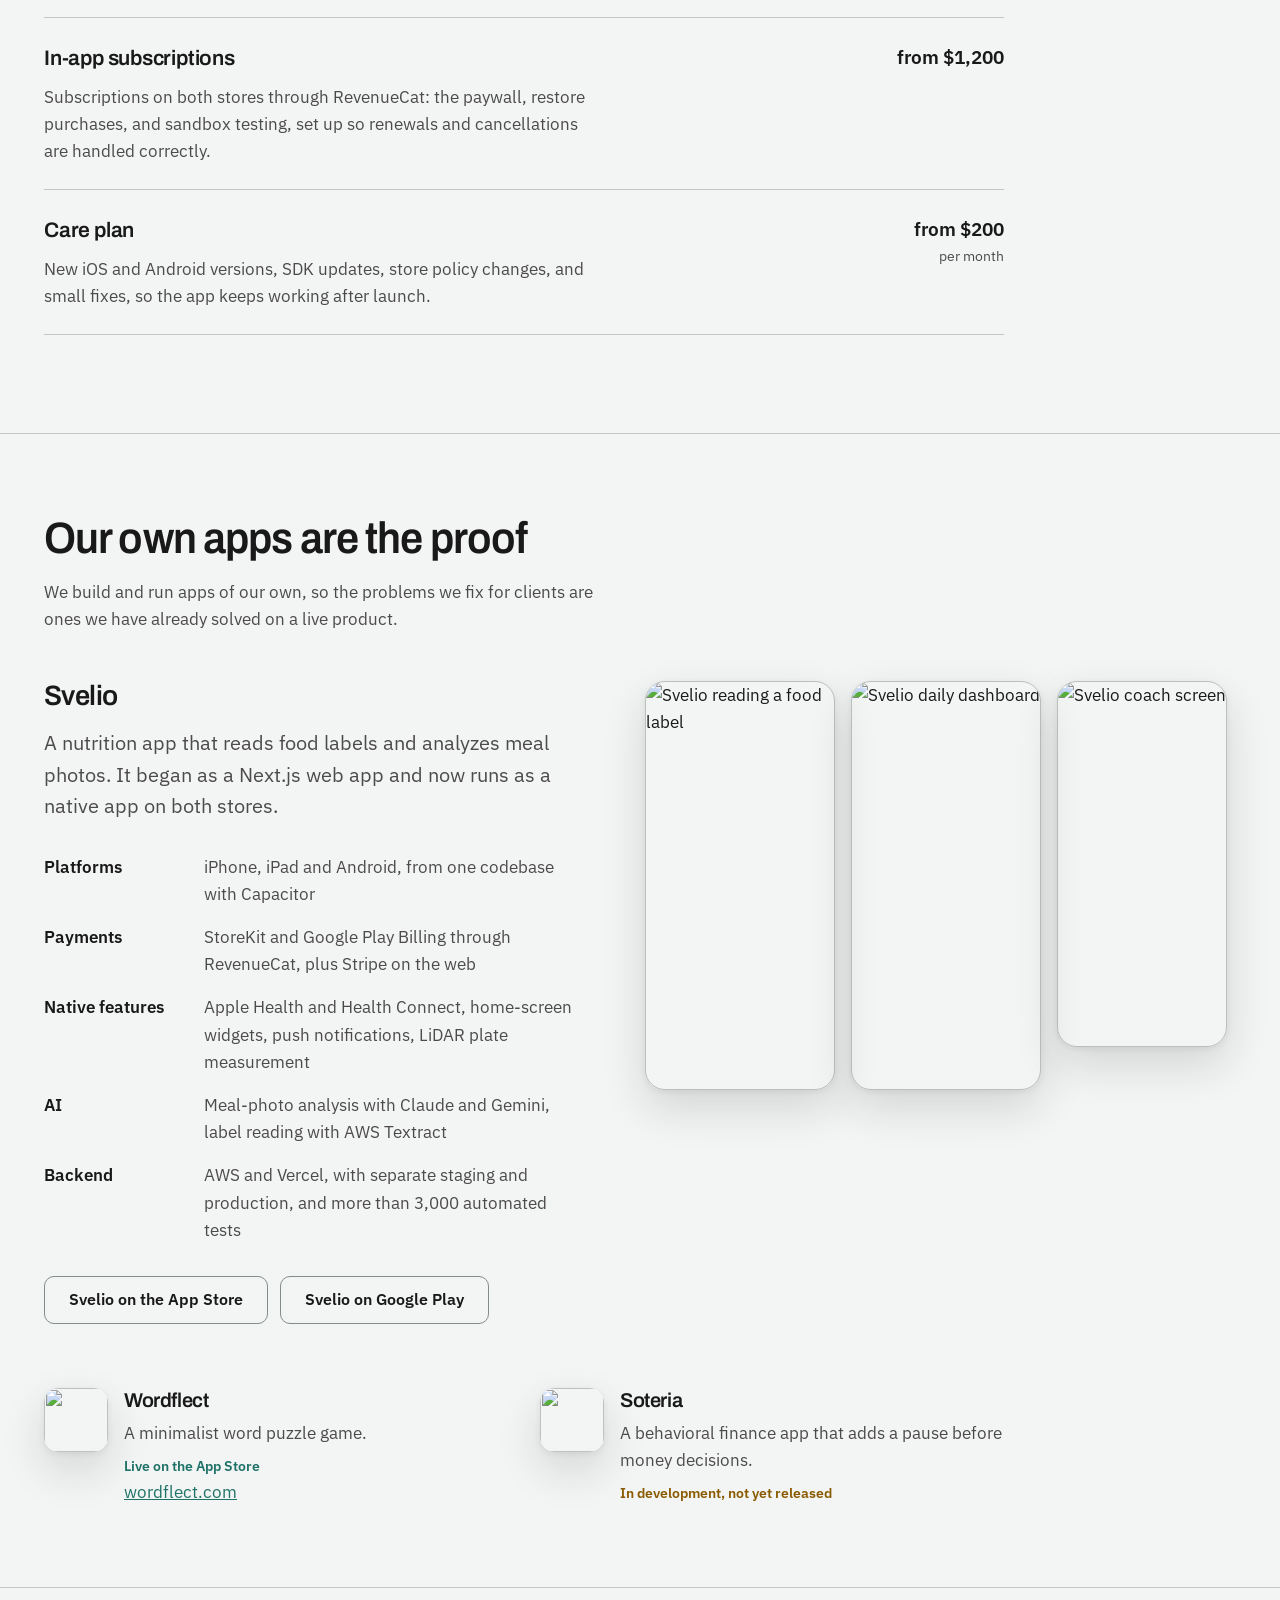
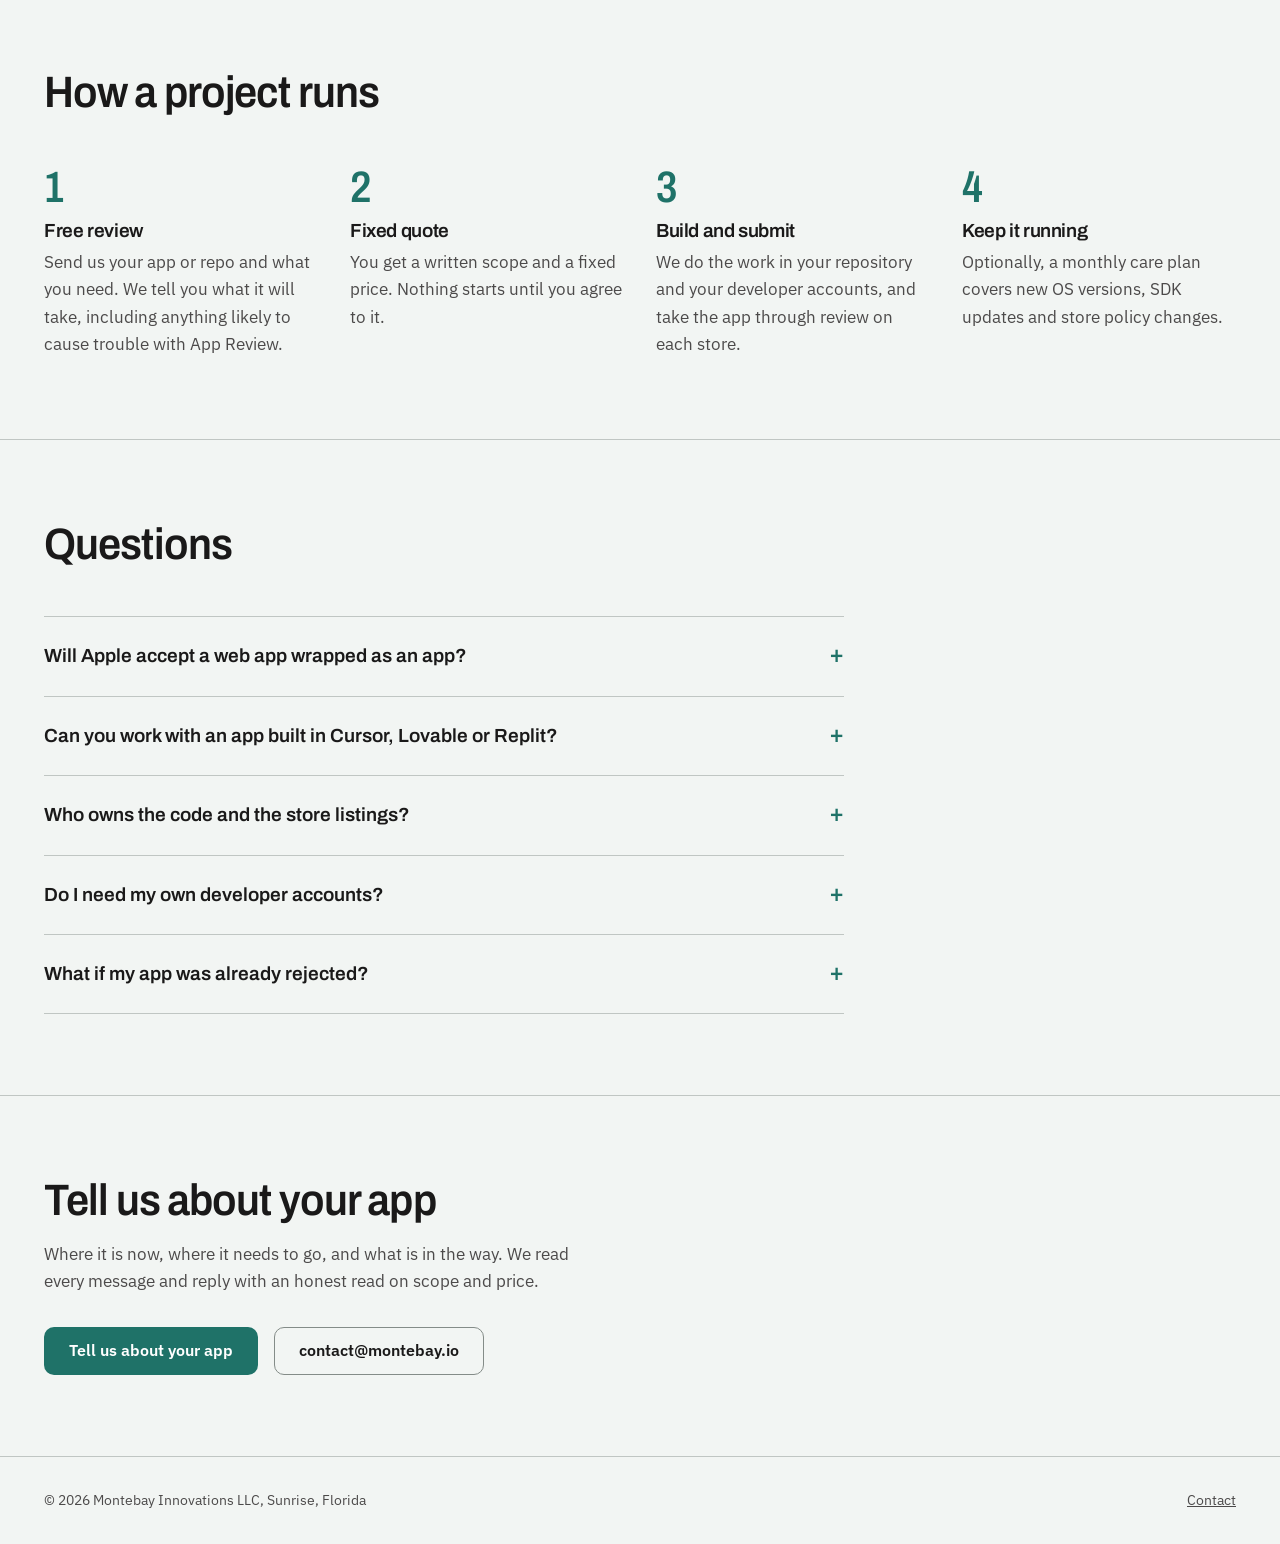
==== commit c0fdc078: "Reposition montebay.io as an app development service The homepage now sells taking web apps to the A" ====
--- a/index.html
+++ b/index.html
@@ -19,20 +19,19 @@
 </script>
 
 <link rel="canonical" href="https://montebay.io/">
-<title>Montebay Innovations | Independent Product Studio</title>
-<meta name="description" content="Montebay Innovations is a small independent studio. We build and operate our own software: Svelio, Wordflect and Soteria, live on iOS and Android, designed and maintained in-house.">
-<meta name="keywords" content="product studio, independent software studio, iOS apps, Android apps, Svelio, Wordflect, Soteria">
+<title>Montebay Innovations | Web apps to the App Store and Google Play</title>
+<meta name="description" content="We take web apps, including ones built with AI tools, onto the App Store and Google Play: native features, in-app subscriptions, and App Review. Fixed prices.">
 
 <meta property="og:type" content="website">
 <meta property="og:url" content="https://montebay.io/">
-<meta property="og:title" content="Montebay Innovations | Independent Product Studio">
-<meta property="og:description" content="Whoever designed the screen is the same person who fixes the bug. Three products, live on iOS and Android.">
+<meta property="og:title" content="Built a web app? We'll get it into the App Store.">
+<meta property="og:description" content="We take web apps, including ones built with AI tools, onto the App Store and Google Play: native features, in-app subscriptions, and App Review. Fixed prices.">
 <meta property="og:image" content="https://montebay.io/montebay_logo.webp">
 
 <meta property="twitter:card" content="summary_large_image">
 <meta property="twitter:url" content="https://montebay.io/">
-<meta property="twitter:title" content="Montebay Innovations | Independent Product Studio">
-<meta property="twitter:description" content="Whoever designed the screen is the same person who fixes the bug. Three products, live on iOS and Android.">
+<meta property="twitter:title" content="Built a web app? We'll get it into the App Store.">
+<meta property="twitter:description" content="We take web apps, including ones built with AI tools, onto the App Store and Google Play: native features, in-app subscriptions, and App Review. Fixed prices.">
 <meta property="twitter:image" content="https://montebay.io/montebay_logo.webp">
 
 <link rel="icon" type="image/x-icon" href="favicon.ico">
@@ -43,52 +42,29 @@
 
 <link rel="preconnect" href="https://fonts.googleapis.com">
 <link rel="preconnect" href="https://fonts.gstatic.com" crossorigin>
-<link rel="stylesheet" href="https://fonts.googleapis.com/css2?family=Archivo:wdth,wght@62..125,400..700&family=IBM+Plex+Sans:wght@400;500;600&family=IBM+Plex+Mono:wght@400;500&display=swap">
+<link rel="stylesheet" href="https://fonts.googleapis.com/css2?family=Archivo:wdth,wght@62..125,400..700&family=IBM+Plex+Sans:wght@400;500;600&display=swap">
 <link rel="stylesheet" href="theme.css">
 
 <script type="application/ld+json">
 {
   "@context": "https://schema.org",
-  "@type": "Organization",
+  "@type": "ProfessionalService",
   "name": "Montebay Innovations",
   "legalName": "Montebay Innovations LLC",
-  "description": "An independent software studio that builds and operates its own products.",
+  "description": "We take web apps, including ones built with AI tools, onto the App Store and Google Play: native features, in-app subscriptions, and App Review. Fixed prices.",
   "url": "https://montebay.io",
   "logo": "https://montebay.io/montebay_logo.webp",
   "email": "contact@montebay.io",
-  "address": {
-    "@type": "PostalAddress",
-    "streetAddress": "9781 NW 25th Street",
-    "addressLocality": "Sunrise",
-    "addressRegion": "FL",
-    "postalCode": "33322",
-    "addressCountry": "US"
-  },
+  "address": { "@type": "PostalAddress", "streetAddress": "9781 NW 25th Street", "addressLocality": "Sunrise", "addressRegion": "FL", "postalCode": "33322", "addressCountry": "US" },
+  "makesOffer": [
+    { "@type": "Offer", "name": "App Store rescue", "priceSpecification": { "@type": "PriceSpecification", "minPrice": 500, "priceCurrency": "USD" } },
+    { "@type": "Offer", "name": "Web app to App Store and Google Play", "priceSpecification": { "@type": "PriceSpecification", "minPrice": 1800, "priceCurrency": "USD" } },
+    { "@type": "Offer", "name": "In-app subscriptions", "priceSpecification": { "@type": "PriceSpecification", "minPrice": 1200, "priceCurrency": "USD" } },
+    { "@type": "Offer", "name": "Monthly care plan", "priceSpecification": { "@type": "UnitPriceSpecification", "minPrice": 200, "priceCurrency": "USD", "unitText": "MONTH" } }
+  ],
   "owns": [
-    {
-      "@type": "SoftwareApplication",
-      "name": "Svelio",
-      "url": "https://svelio.io",
-      "applicationCategory": "HealthApplication",
-      "operatingSystem": "iOS, Android",
-      "description": "Reads a nutrition label or a plate of food from a photo and reports what is actually in it."
-    },
-    {
-      "@type": "SoftwareApplication",
-      "name": "Wordflect",
-      "url": "https://wordflect.com",
-      "applicationCategory": "GameApplication",
-      "operatingSystem": "iOS",
-      "description": "A minimalist word puzzle game."
-    },
-    {
-      "@type": "SoftwareApplication",
-      "name": "Soteria",
-      "url": "https://montebay.io/soteria.html",
-      "applicationCategory": "FinanceApplication",
-      "operatingSystem": "iOS",
-      "description": "A behavioral finance app that prompts a pause before financial decisions."
-    }
+    { "@type": "SoftwareApplication", "name": "Svelio", "url": "https://svelio.io", "applicationCategory": "HealthApplication", "operatingSystem": "iOS, Android" },
+    { "@type": "SoftwareApplication", "name": "Wordflect", "url": "https://wordflect.com", "applicationCategory": "GameApplication", "operatingSystem": "iOS" }
   ]
 }
 </script>
@@ -105,9 +81,10 @@
         </a>
     </div>
     <nav id="site-nav" aria-label="Main navigation">
-        <a href="#products">Products</a>
-        <a href="app-development.html">App development</a>
-        <a href="ai-intelligent-systems.html">Advisory</a>
+        <a href="#work">Work</a>
+        <a href="#pricing">Pricing</a>
+        <a href="#process">How it works</a>
+        <a href="#faq">FAQ</a>
         <a href="contact.html">Contact</a>
         <div class="theme-row">
             <span class="label">Theme</span>
@@ -143,32 +120,115 @@
 
 <main id="main">
 
-<section class="hero">
-    <div class="wrap">
-        <div class="markframe">
-            <div class="markwin">
-                <video autoplay muted loop playsinline preload="metadata" aria-hidden="true">
-                    <source src="assets/videos/montebay_ocean_loop.mp4" type="video/mp4">
-                </video>
-            </div>
-        </div>
-        <span class="eyebrow">Independent product studio</span>
-        <h1 class="lockup"><span class="l1">We build and operate</span> <span class="l2">our own software.</span></h1>
-        <p class="lede">Whoever designed the screen is the same person who fixes the bug. Three products, live on iOS and Android.</p>
-    </div>
-</section>
-
-<section class="row" id="products">
-    <div class="wrap">
-        <div class="plate">
-            <div>
-                <span class="eyebrow">Product 01</span>
-                <h2>Svelio</h2>
-                <span class="meta">iOS &middot; Android &middot; live</span>
-                <p class="lede">Point a camera at a nutrition label or a plate of food. Svelio reads it and tells you what is actually in it, with no guessing and no manual entry.</p>
-                <div class="cta-actions">
-                    <a class="btn" href="https://svelio.io">Visit svelio.io</a>
-                    <a class="btn" href="app-development.html#svelio">How we built it</a>
+<section class="hm-hero">
+    <div class="wrap">
+        <div>
+            <h1>Built a web app? We&rsquo;ll get it into the App Store.</h1>
+            <p class="lede">We take web apps, including ones built with Cursor, Lovable or Replit, onto iPhone and Android: native features, in-app subscriptions, and App Review. Fixed prices, and a written quote before any work starts.</p>
+            <div class="cta-actions">
+                <a class="btn btn-primary" href="contact.html">Tell us about your app</a>
+                <a class="btn" href="#pricing">See pricing</a>
+            </div>
+        </div>
+
+        <aside class="log" aria-label="Svelio's App Review history">
+            <div class="log-head">
+                <img src="assets/images/svelio/svelio_icon.png" alt="" width="40" height="40">
+                <p><strong>Svelio</strong><span>Our own app, from a rejection to both stores</span></p>
+            </div>
+            <ol>
+                <li data-st="rejected">
+                    <span class="st">Rejected by App Review</span>
+                    <time datetime="2026-05-18">May 18, 2026</time>
+                    <p class="why">Guidelines 3.1.2(c) and 2.1(b): subscription disclosures, and a restore-purchase bug.</p>
+                </li>
+                <li data-st="review">
+                    <span class="st">Fixed and resubmitted</span>
+                    <time datetime="2026-05-18">May 18, 2026</time>
+                    <p class="why">Paywall disclosures rewritten, restore flow repaired, reply sent to App Review.</p>
+                </li>
+                <li data-st="ready">
+                    <span class="st">Ready for Distribution</span>
+                    <time datetime="2026-05-21">May 21, 2026</time>
+                    <p class="why">Approved and released on the App Store.</p>
+                </li>
+                <li data-st="ready">
+                    <span class="st">Live on Google Play</span>
+                    <time datetime="2026-07-02">July 2, 2026</time>
+                    <p class="why">After closed testing, with Play billing verified end to end.</p>
+                </li>
+            </ol>
+        </aside>
+    </div>
+</section>
+
+<section class="hm-sec" id="stuck">
+    <div class="wrap">
+        <h2>Where apps usually get stuck</h2>
+        <div class="stuck">
+            <div>
+                <h3>It works in a browser, not as an app</h3>
+                <p>Apple turns away apps that are only a website in a frame. We add the native pieces that make it a real app: push notifications, the camera, health data, widgets, offline use.</p>
+            </div>
+            <div>
+                <h3>Apple rejected it</h3>
+                <p>We read the rejection, find what the reviewer actually saw, fix it, and write the reply. Most rejections come down to a short list of rules we have already worked through ourselves.</p>
+            </div>
+            <div>
+                <h3>Payments don&rsquo;t work in the app</h3>
+                <p>Apple and Google require their own billing for digital subscriptions. We set it up on both stores, including the restore and renewal cases that quietly break.</p>
+            </div>
+        </div>
+    </div>
+</section>
+
+<section class="hm-sec" id="pricing">
+    <div class="wrap">
+        <h2>Fixed prices</h2>
+        <p class="intro">Every project starts with a free look at your app. You get a written quote for a fixed price before we start, and the code stays yours.</p>
+        <dl class="prices">
+            <div>
+                <dt>App Store rescue</dt>
+                <dd class="price">from $500</dd>
+                <dd class="what">Your app was rejected. We find the cause, fix it, write the reply to App Review, and resubmit.</dd>
+            </div>
+            <div>
+                <dt>Web app to the App Store and Google Play</dt>
+                <dd class="price">from $1,800</dd>
+                <dd class="what">We wrap your web app for iPhone and Android, add the native features it needs, prepare the store listings, and take it through approval.</dd>
+            </div>
+            <div>
+                <dt>In-app subscriptions</dt>
+                <dd class="price">from $1,200</dd>
+                <dd class="what">Subscriptions on both stores through RevenueCat: the paywall, restore purchases, and sandbox testing, set up so renewals and cancellations are handled correctly.</dd>
+            </div>
+            <div>
+                <dt>Care plan</dt>
+                <dd class="price">from $200<small>per month</small></dd>
+                <dd class="what">New iOS and Android versions, SDK updates, store policy changes, and small fixes, so the app keeps working after launch.</dd>
+            </div>
+        </dl>
+    </div>
+</section>
+
+<section class="hm-sec" id="work">
+    <div class="wrap">
+        <h2>Our own apps are the proof</h2>
+        <p class="intro">We build and run apps of our own, so the problems we fix for clients are ones we have already solved on a live product.</p>
+        <div class="case">
+            <div>
+                <h3>Svelio</h3>
+                <p class="lede">A nutrition app that reads food labels and analyzes meal photos. It began as a Next.js web app and now runs as a native app on both stores.</p>
+                <dl class="facts">
+                    <div><dt>Platforms</dt><dd>iPhone, iPad and Android, from one codebase with Capacitor</dd></div>
+                    <div><dt>Payments</dt><dd>StoreKit and Google Play Billing through RevenueCat, plus Stripe on the web</dd></div>
+                    <div><dt>Native features</dt><dd>Apple Health and Health Connect, home-screen widgets, push notifications, LiDAR plate measurement</dd></div>
+                    <div><dt>AI</dt><dd>Meal-photo analysis with Claude and Gemini, label reading with AWS Textract</dd></div>
+                    <div><dt>Backend</dt><dd>AWS and Vercel, with separate staging and production, and more than 3,000 automated tests</dd></div>
+                </dl>
+                <div class="stores">
+                    <a class="btn" href="https://apps.apple.com/us/app/svelio/id6763038233">Svelio on the App Store</a>
+                    <a class="btn" href="https://play.google.com/store/apps/details?id=io.svelio.app">Svelio on Google Play</a>
                 </div>
             </div>
             <div class="shots">
@@ -186,51 +246,94 @@
                 </picture>
             </div>
         </div>
-    </div>
-</section>
-
-<section class="row">
-    <div class="wrap">
-        <div class="plate">
-            <div class="icon-pair">
-                <a href="https://wordflect.com"><picture>
+
+        <div class="more">
+            <div class="app">
+                <picture>
                     <source srcset="assets/images/wordflect_app.webp" type="image/webp">
-                    <img src="assets/images/wordflect_app.png" alt="Wordflect" loading="lazy" width="120" height="120" decoding="async">
-                </picture></a>
-                <a href="soteria.html"><picture>
+                    <img src="assets/images/wordflect_app.png" alt="" width="64" height="64" loading="lazy">
+                </picture>
+                <div>
+                    <h3>Wordflect</h3>
+                    <p>A minimalist word puzzle game.</p>
+                    <span class="status" data-st="ready">Live on the App Store</span>
+                    <p><a href="https://wordflect.com">wordflect.com</a></p>
+                </div>
+            </div>
+            <div class="app">
+                <picture>
                     <source srcset="assets/images/soteria_app.webp" type="image/webp">
-                    <img src="assets/images/soteria_app.png" alt="Soteria" loading="lazy" width="120" height="120" decoding="async">
-                </picture></a>
-            </div>
-            <div>
-                <span class="eyebrow">Products 02 &amp; 03</span>
-                <h2 class="h2-sm">Wordflect &amp; Soteria</h2>
-                <span class="meta">iOS &middot; live</span>
-                <p class="lede">A minimalist word puzzle, and a behavioral finance app that makes you pause before a decision. Both built and run in-house.</p>
-                <div class="cta-actions">
-                    <a class="btn" href="https://wordflect.com">Visit wordflect.com</a>
-                    <a class="btn" href="soteria.html">About Soteria</a>
+                    <img src="assets/images/soteria_app.png" alt="" width="64" height="64" loading="lazy">
+                </picture>
+                <div>
+                    <h3>Soteria</h3>
+                    <p>A behavioral finance app that adds a pause before money decisions.</p>
+                    <span class="status" data-st="review">In development, not yet released</span>
                 </div>
             </div>
         </div>
     </div>
 </section>
 
-<section class="row" id="build">
-    <div class="wrap">
-        <span class="eyebrow">How we build</span>
-        <h2 class="h2-sm measure-tight">Simple systems, thoughtful automation</h2>
-        <p class="lede spaced">We keep the surface area small, automate what should be automated, and leave the decisions with the person using the product.</p>
-    </div>
-</section>
-
-<section class="row cta-close" id="contact">
-    <div class="wrap">
-        <span class="eyebrow">Get in touch</span>
-        <h2 class="h2-sm measure-tight">Seen something worth talking about?</h2>
-        <p class="lede">Whether it is one of the products, a system that needs a second opinion, or something that does not fit neatly into either, we read every message and reply.</p>
+<section class="hm-sec" id="process">
+    <div class="wrap">
+        <h2>How a project runs</h2>
+        <ol class="steps">
+            <li>
+                <h3>Free review</h3>
+                <p>Send us your app or repo and what you need. We tell you what it will take, including anything likely to cause trouble with App Review.</p>
+            </li>
+            <li>
+                <h3>Fixed quote</h3>
+                <p>You get a written scope and a fixed price. Nothing starts until you agree to it.</p>
+            </li>
+            <li>
+                <h3>Build and submit</h3>
+                <p>We do the work in your repository and your developer accounts, and take the app through review on each store.</p>
+            </li>
+            <li>
+                <h3>Keep it running</h3>
+                <p>Optionally, a monthly care plan covers new OS versions, SDK updates and store policy changes.</p>
+            </li>
+        </ol>
+    </div>
+</section>
+
+<section class="hm-sec" id="faq">
+    <div class="wrap">
+        <h2>Questions</h2>
+        <div class="faq">
+            <details>
+                <summary>Will Apple accept a web app wrapped as an app?</summary>
+                <p>Apple rejects apps that are only a website in a frame, under guideline 4.2. An app that adds real native value usually passes. In the free review we tell you how your app looks against that rule before you pay for anything.</p>
+            </details>
+            <details>
+                <summary>Can you work with an app built in Cursor, Lovable or Replit?</summary>
+                <p>Yes. If the code can be exported to a repository, we can work with it. AI-built apps often need cleanup in the same few places, and we point those out in the review.</p>
+            </details>
+            <details>
+                <summary>Who owns the code and the store listings?</summary>
+                <p>You do. The work happens in your repository and under your own Apple and Google developer accounts.</p>
+            </details>
+            <details>
+                <summary>Do I need my own developer accounts?</summary>
+                <p>Yes. The Apple Developer Program is $99 a year and a Google Play developer account is a one-time $25. We can walk you through setting both up.</p>
+            </details>
+            <details>
+                <summary>What if my app was already rejected?</summary>
+                <p>Send us the rejection message. That is exactly what the App Store rescue package is for.</p>
+            </details>
+        </div>
+    </div>
+</section>
+
+<section class="hm-sec cta-close" id="contact">
+    <div class="wrap">
+        <h2>Tell us about your app</h2>
+        <p class="intro">Where it is now, where it needs to go, and what is in the way. We read every message and reply with an honest read on scope and price.</p>
         <div class="cta-actions">
-            <a class="btn btn-primary" href="contact.html">Start a conversation</a>
+            <a class="btn btn-primary" href="contact.html">Tell us about your app</a>
+            <a class="btn" href="mailto:contact@montebay.io">contact@montebay.io</a>
         </div>
     </div>
 </section>
@@ -239,7 +342,8 @@
 
 <footer class="foot">
     <div class="wrap">
-        <span class="meta">&copy; 2026 Montebay Innovations LLC</span>
+        <span class="meta">&copy; 2026 Montebay Innovations LLC, Sunrise, Florida</span>
+        <a class="meta" href="contact.html">Contact</a>
     </div>
 </footer>
 
--- a/theme.css
+++ b/theme.css
@@ -609,3 +609,183 @@
     min-height: 44px;
 }
 .mark .mark-link:hover .name { color: var(--accent); }
+
+/* ==========================================================================
+   Client-facing pass (2026-10-14)
+
+   The site now sells app development; Svelio, Wordflect and Soteria are the
+   proof, not the headline. Design plan:
+     Color   Surf and Rock unchanged. Three status colours are added and used
+             only where they mean something: the App Review history and
+             the app status labels. Each measured against --surface.
+     Type    Archivo for headings in sentence case, its width axis kept as
+             the brand's voice. IBM Plex Sans for everything that used to be
+             tracked monospace caps (nav, buttons, labels).
+     Layout  Left-aligned single column with a two-column hero: the offer on
+             the left, Svelio's real review history on the right. Prices are
+             a list, not a grid of cards. Only the process is numbered,
+             because it is a sequence.
+     Rule    One loud element (the review history). Everything else quiet.
+   ========================================================================== */
+:root, :root[data-theme="surf"] {
+    --st-rejected: #B3261E;  /* 6.5:1 on white */
+    --st-review:   #8A5A00;  /* 5.6:1 on white */
+    --st-ready:    #1F7268;  /* 5.7:1 on white */
+}
+:root[data-theme="rock"] {
+    --st-rejected: #FF8E85;  /* 7.4:1 on #262525 */
+    --st-review:   #F0C46E;  /* 10.2:1 */
+    --st-ready:    #7FD9C9;  /* 10.6:1 */
+}
+
+h1, h2, h3 {
+    text-transform: none;
+    font-variation-settings: "wdth" 100;
+    letter-spacing: -0.02em;
+    line-height: 1.08;
+}
+.eyebrow, .meta, .skip {
+    font-family: var(--body); text-transform: none; letter-spacing: 0;
+}
+.eyebrow { font-size: 15px; font-weight: 600; }
+.meta { font-size: 14px; }
+.hdr nav a {
+    font-family: var(--body); font-size: 15px; letter-spacing: 0;
+    text-transform: none; font-weight: 500;
+}
+.btn {
+    font-family: var(--body); font-size: 16px; font-weight: 600;
+    letter-spacing: 0; text-transform: none; border-radius: 10px;
+}
+
+/* Homepage ----------------------------------------------------------------- */
+.hm-hero { padding-block: clamp(3rem, 9vh, 6.5rem) clamp(3rem, 8vh, 5.5rem); }
+.hm-hero .wrap {
+    display: grid; grid-template-columns: minmax(0, 1.05fr) minmax(0, .95fr);
+    gap: clamp(2rem, 5vw, 4.5rem); align-items: center;
+}
+.hm-hero h1 {
+    font-size: clamp(2.3rem, 1.4rem + 3.4vw, 4.4rem);
+    font-variation-settings: "wdth" 88; font-weight: 650;
+    letter-spacing: -0.03em; line-height: 1.0; max-width: 13ch;
+}
+.hm-hero .lede { margin-top: var(--s6); max-width: 44ch; color: var(--muted); }
+.hm-hero .cta-actions { margin-top: var(--s8); }
+
+/* Svelio's App Review history: a log, read top to bottom. */
+.log {
+    background: var(--surface);
+    border: 1px solid color-mix(in srgb, var(--hair) 55%, transparent);
+    border-radius: 14px; padding: var(--s6) var(--s6) var(--s4);
+    box-shadow: var(--shadow); min-width: 0;
+}
+.log-head { display: flex; align-items: center; gap: var(--s3); margin-bottom: var(--s4); }
+.log-head img { width: 40px; height: 40px; border-radius: 10px; }
+.log-head p { margin: 0; line-height: 1.3; }
+.log-head strong { display: block; font-size: 16px; color: var(--text); }
+.log-head span { font-size: 14px; color: var(--muted); }
+.log ol { list-style: none; margin: 0; padding: 0; position: relative; }
+.log ol::before {
+    content: ""; position: absolute; left: 6px; top: 12px; bottom: 26px;
+    border-left: 1px dashed color-mix(in srgb, var(--hair) 80%, transparent);
+}
+.log li {
+    position: relative; display: grid; grid-template-columns: 1fr auto;
+    gap: 2px var(--s4); padding: var(--s3) 0 var(--s3) 30px;
+}
+.log li + li { border-top: 1px solid color-mix(in srgb, var(--hair) 25%, transparent); }
+.log li::before {
+    content: ""; position: absolute; left: 0; top: 18px;
+    width: 13px; height: 13px; border-radius: 50%;
+    background: var(--surface); border: 3px solid currentColor;
+}
+.log li[data-st="rejected"] { color: var(--st-rejected); }
+.log li[data-st="review"]   { color: var(--st-review); }
+.log li[data-st="ready"]    { color: var(--st-ready); }
+.log li[data-st="ready"]::before { background: currentColor; }
+.log .st { font-weight: 600; font-size: 16px; }
+.log time { font-size: 14px; color: var(--muted); font-variant-numeric: tabular-nums; text-align: right; }
+.log .why { grid-column: 1 / -1; font-size: 15px; color: var(--muted); max-width: none; margin: 0; }
+
+/* Sections share one rhythm. */
+.hm-sec { padding-block: clamp(3.5rem, 9vh, 6rem); border-top: 1px solid color-mix(in srgb, var(--hair) 45%, transparent); }
+.hm-sec h2 { font-size: clamp(1.75rem, 1.2rem + 2vw, 2.75rem); font-variation-settings: "wdth" 92; max-width: 22ch; }
+.hm-sec .intro { margin-top: var(--s4); color: var(--muted); max-width: 56ch; }
+
+.stuck { display: grid; grid-template-columns: repeat(3, minmax(0, 1fr)); gap: var(--s8) var(--s12); margin-top: var(--s12); }
+.stuck h3 { font-size: 20px; font-variation-settings: "wdth" 100; margin-bottom: var(--s3); }
+.stuck p { color: var(--muted); margin: 0; }
+
+.prices { margin-top: var(--s12); max-width: 60rem; }
+.prices > div {
+    display: grid; grid-template-columns: minmax(0, 1fr) auto; gap: var(--s2) var(--s8);
+    padding-block: var(--s6); border-top: 1px solid color-mix(in srgb, var(--hair) 45%, transparent);
+}
+.prices > div:last-child { border-bottom: 1px solid color-mix(in srgb, var(--hair) 45%, transparent); }
+.prices dt { font-family: var(--display); font-variation-settings: "wdth" 100; font-weight: 600; font-size: 21px; letter-spacing: -0.01em; }
+.prices dd { margin: 0; }
+.prices .price { font-size: 19px; font-weight: 600; text-align: right; font-variant-numeric: tabular-nums; white-space: nowrap; }
+.prices .price small { display: block; font-size: 14px; font-weight: 400; color: var(--muted); }
+.prices dt { grid-area: 1 / 1; }
+.prices .price { grid-area: 1 / 2 / 3 / 3; align-self: start; }
+.prices .what { grid-area: 2 / 1; color: var(--muted); max-width: 56ch; }
+.prices-note { margin-top: var(--s6); color: var(--muted); }
+
+.case { display: grid; grid-template-columns: minmax(0, 1fr) minmax(0, 1.1fr); gap: var(--s16); align-items: start; margin-top: var(--s12); }
+.case h3 { font-size: 28px; font-variation-settings: "wdth" 96; margin-bottom: var(--s4); }
+.case .lede { color: var(--muted); }
+.facts { margin: var(--s8) 0 0; display: grid; gap: var(--s4); }
+.facts > div { display: grid; grid-template-columns: 9rem minmax(0, 1fr); gap: var(--s4); }
+.facts dt { font-weight: 600; color: var(--text); }
+.facts dd { margin: 0; color: var(--muted); }
+.stores { display: flex; flex-wrap: wrap; gap: var(--s3); margin-top: var(--s8); }
+
+.more { margin-top: var(--s16); display: grid; grid-template-columns: repeat(2, minmax(0, 1fr)); gap: var(--s8); max-width: 60rem; }
+.app { display: grid; grid-template-columns: 64px minmax(0, 1fr); gap: var(--s4); align-items: start; }
+.app img { width: 64px; height: 64px; border-radius: 15px; box-shadow: var(--shadow); }
+.app h3 { font-size: 20px; font-variation-settings: "wdth" 100; margin: 2px 0 var(--s2); }
+.app p { margin: 0; color: var(--muted); }
+.app .status { display: inline-block; margin-top: var(--s2); font-size: 14px; font-weight: 600; }
+.app .status[data-st="ready"] { color: var(--st-ready); }
+.app .status[data-st="review"] { color: var(--st-review); }
+
+.steps { list-style: none; counter-reset: step; margin: var(--s12) 0 0; padding: 0; display: grid; grid-template-columns: repeat(4, minmax(0, 1fr)); gap: var(--s8); }
+.steps li { counter-increment: step; }
+.steps li::before {
+    content: counter(step); display: block; margin-bottom: var(--s3);
+    font-family: var(--display); font-variation-settings: "wdth" 80; font-weight: 600;
+    font-size: 44px; line-height: 1; color: var(--accent);
+}
+.steps h3 { font-size: 19px; font-variation-settings: "wdth" 100; margin-bottom: var(--s2); }
+.steps p { margin: 0; color: var(--muted); }
+
+.faq { margin-top: var(--s12); max-width: 50rem; }
+.faq details { border-top: 1px solid color-mix(in srgb, var(--hair) 45%, transparent); }
+.faq details:last-child { border-bottom: 1px solid color-mix(in srgb, var(--hair) 45%, transparent); }
+.faq summary {
+    cursor: pointer; list-style: none; padding-block: var(--s6);
+    font-family: var(--display); font-variation-settings: "wdth" 100; font-weight: 600; font-size: 19px;
+    display: flex; justify-content: space-between; gap: var(--s4); align-items: baseline;
+}
+.faq summary::-webkit-details-marker { display: none; }
+.faq summary::after { content: "+"; color: var(--accent); font-size: 24px; line-height: 1; transition: transform .2s var(--ease); }
+.faq details[open] summary::after { transform: rotate(45deg); }
+.faq details p { color: var(--muted); padding-bottom: var(--s6); max-width: 62ch; }
+
+.foot .wrap { display: flex; flex-wrap: wrap; justify-content: space-between; gap: var(--s4); }
+.foot a { color: var(--muted); }
+
+@media (max-width: 900px) {
+    .hm-hero .wrap, .case { grid-template-columns: 1fr; }
+    .stuck { grid-template-columns: 1fr; gap: var(--s8); }
+    .steps { grid-template-columns: repeat(2, minmax(0, 1fr)); }
+    .more { grid-template-columns: 1fr; }
+}
+@media (max-width: 560px) {
+    .steps { grid-template-columns: 1fr; }
+    .facts > div { grid-template-columns: 1fr; gap: 0; }
+    .prices > div { grid-template-columns: 1fr; }
+    .prices dt, .prices .price, .prices .what { grid-area: auto; }
+    .prices .price { text-align: left; }
+    .log { padding: var(--s4); }
+}
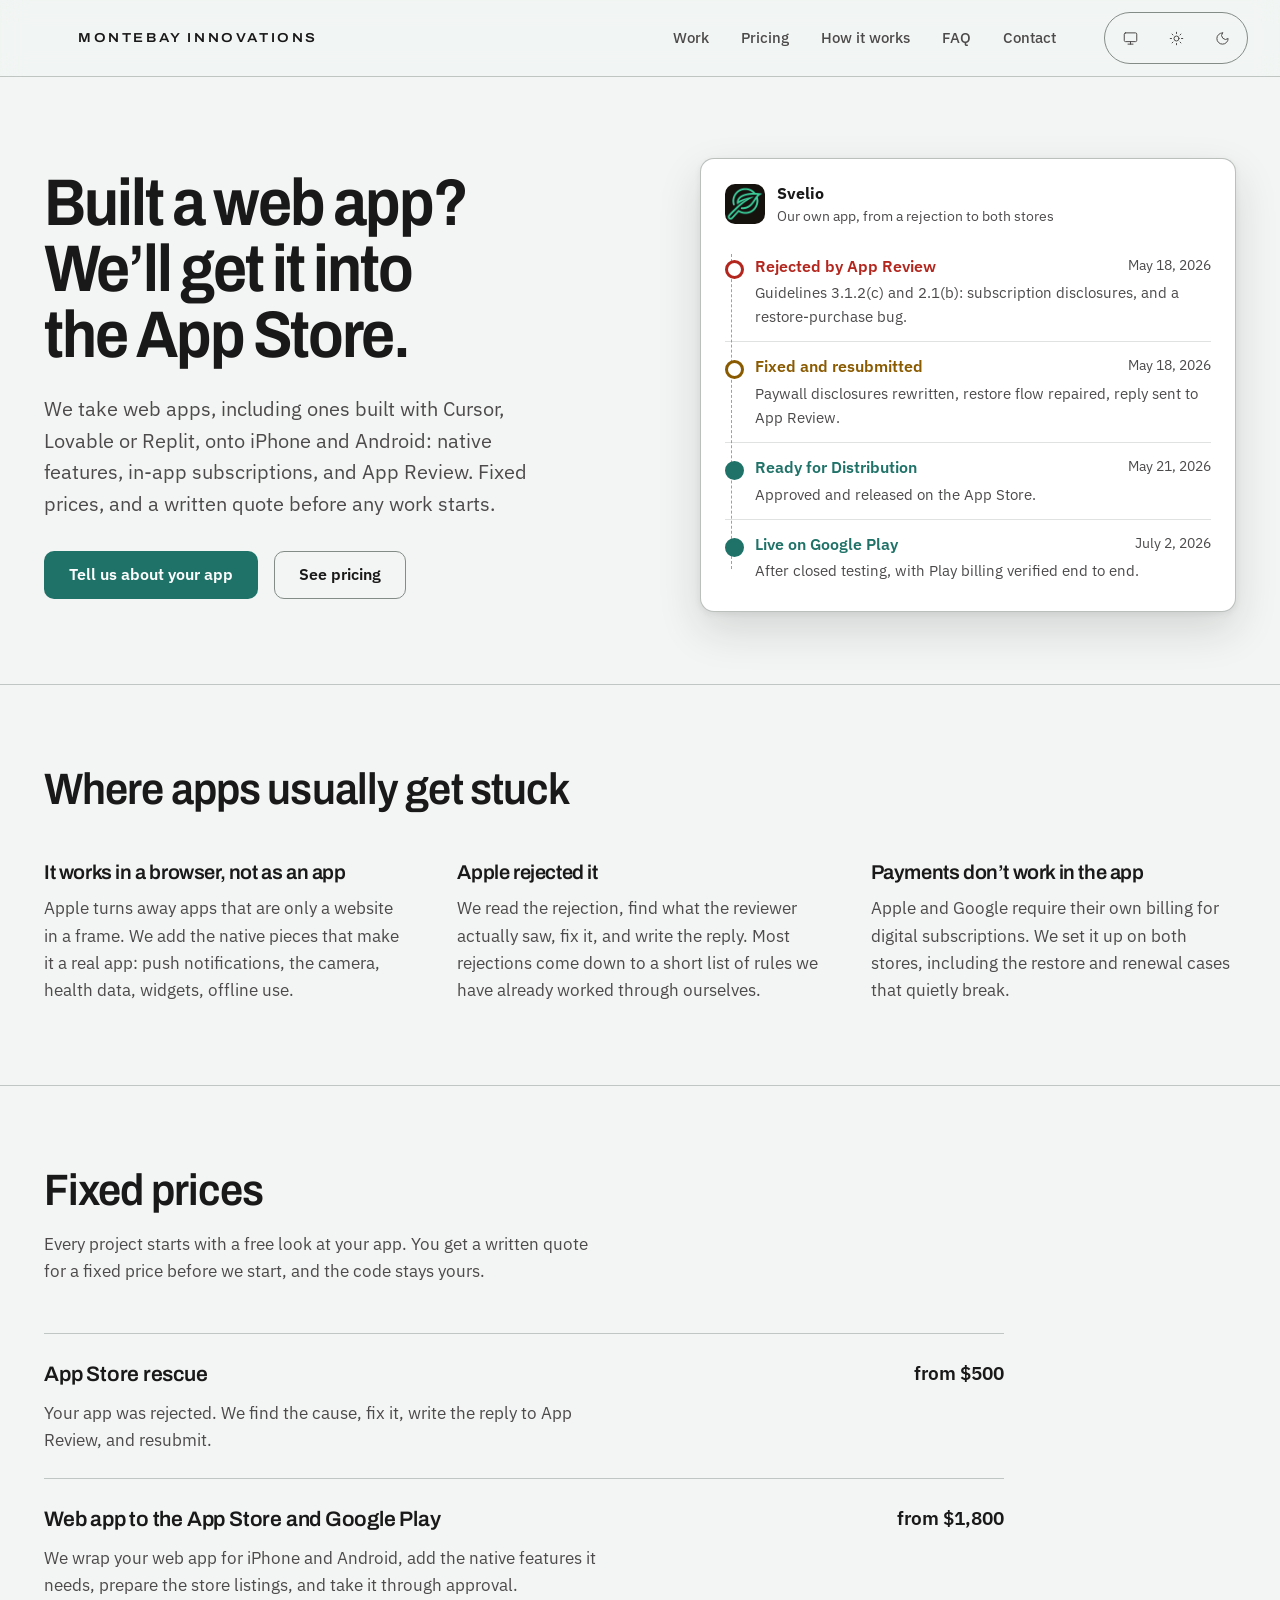
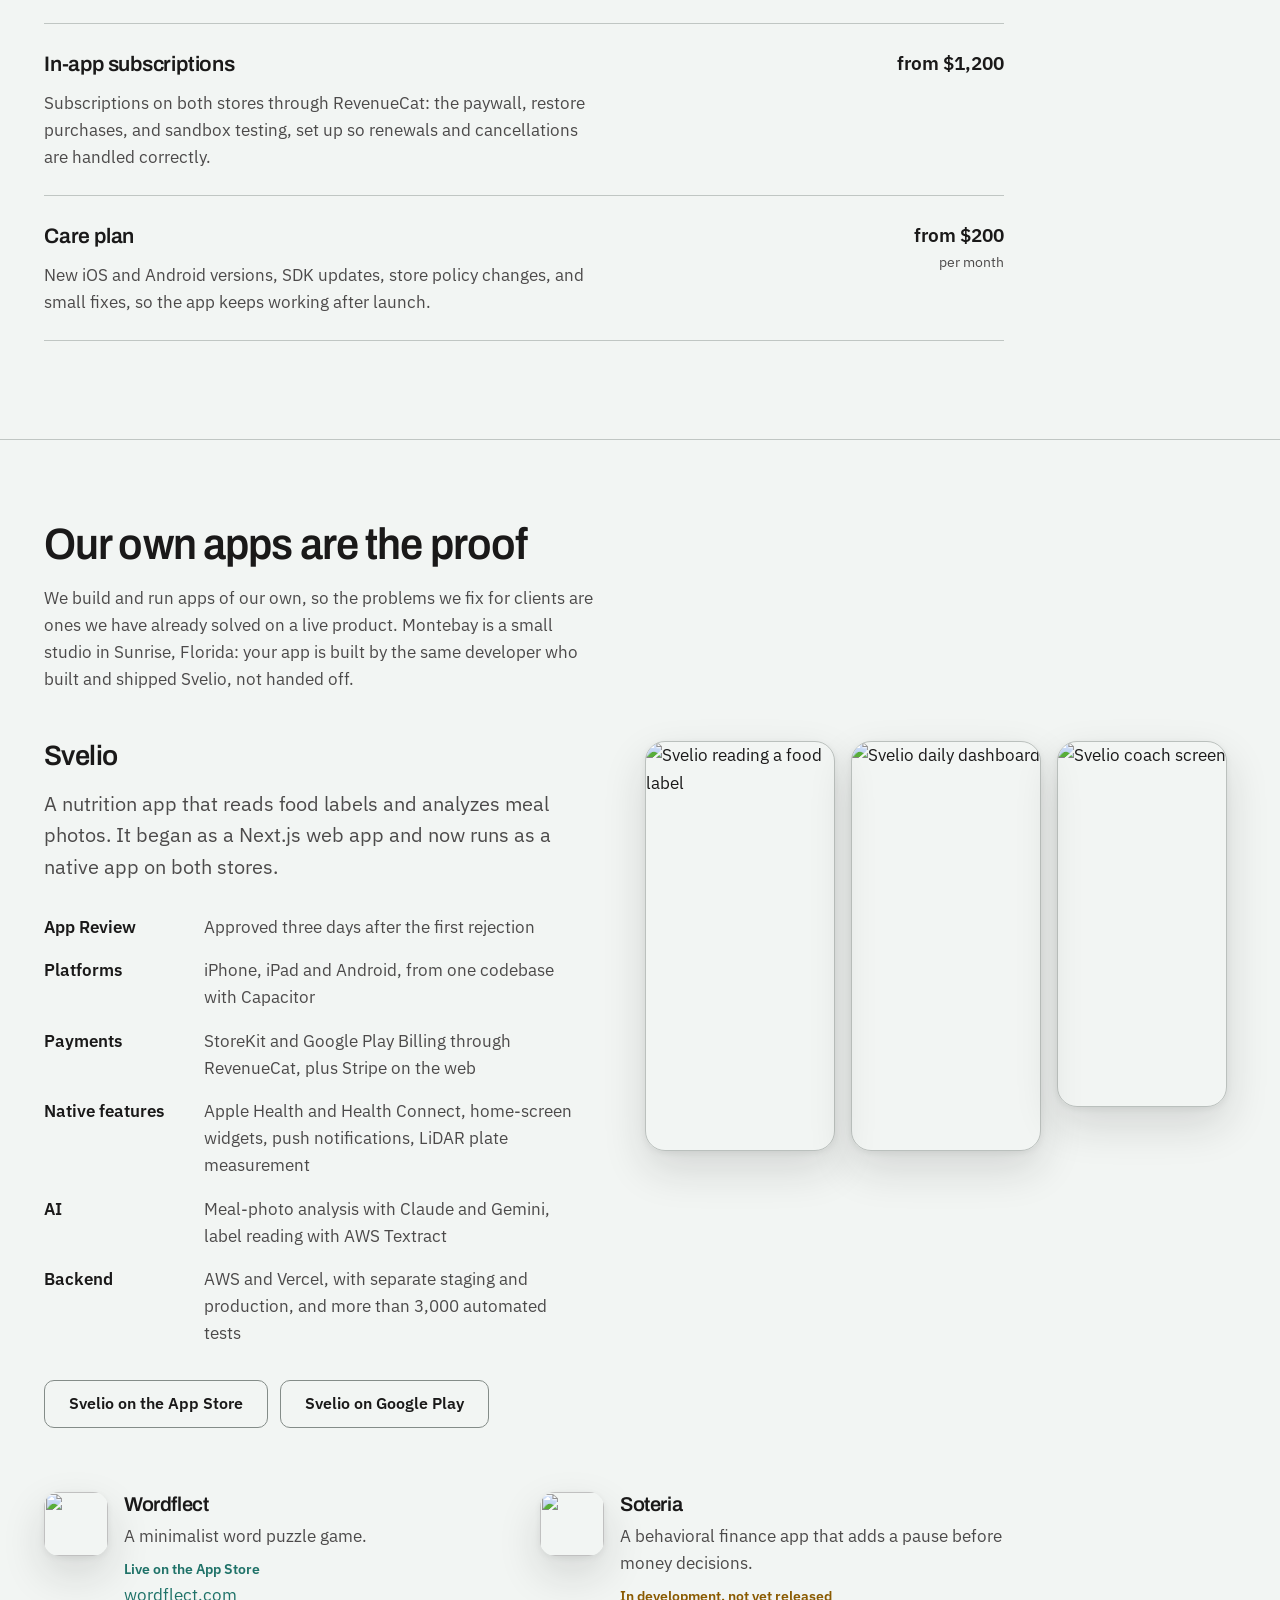
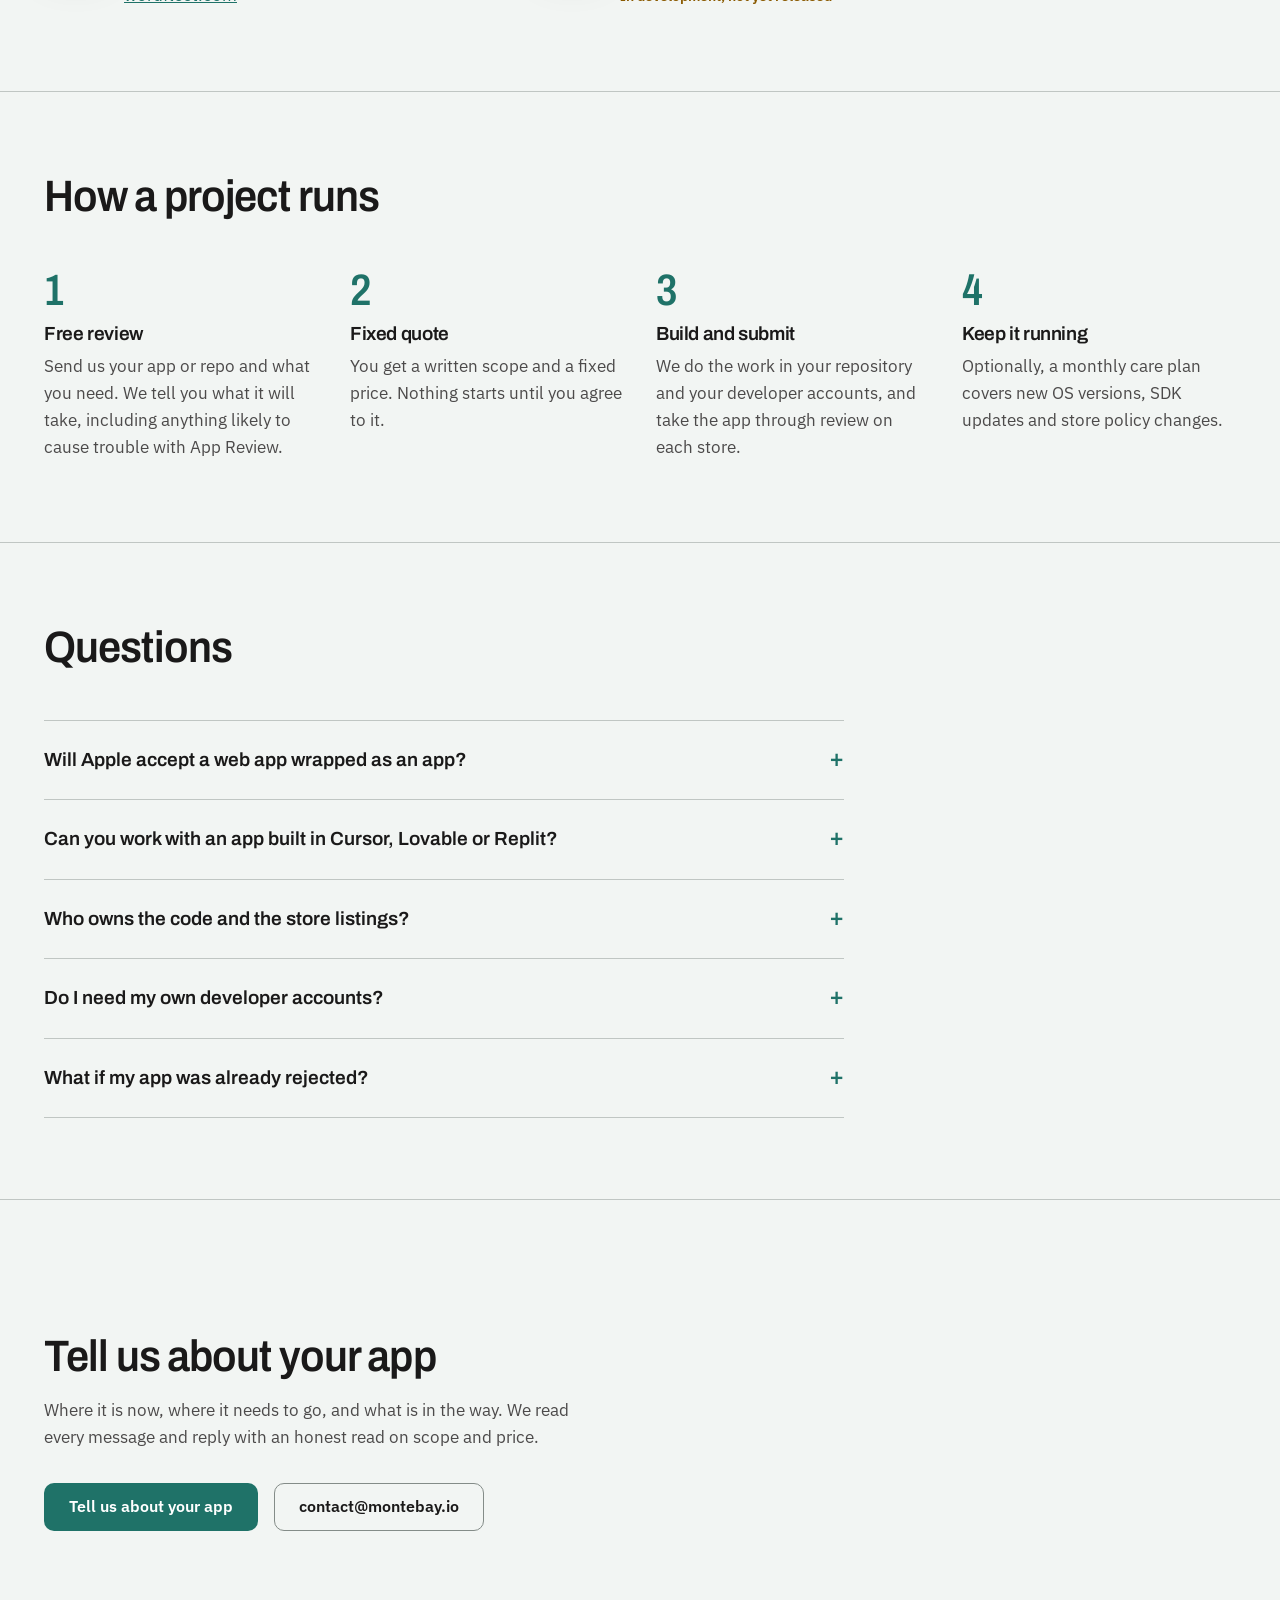
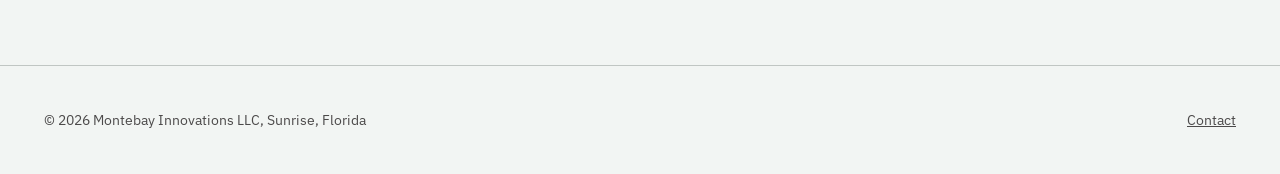
==== commit e130a08c: "Bring the animated ocean mark back as the closing sign-off; apply review fixes The masked-logo video" ====
--- a/index.html
+++ b/index.html
@@ -214,12 +214,13 @@
 <section class="hm-sec" id="work">
     <div class="wrap">
         <h2>Our own apps are the proof</h2>
-        <p class="intro">We build and run apps of our own, so the problems we fix for clients are ones we have already solved on a live product.</p>
+        <p class="intro">We build and run apps of our own, so the problems we fix for clients are ones we have already solved on a live product. Montebay is a small studio in Sunrise, Florida: your app is built by the same developer who built and shipped Svelio, not handed off.</p>
         <div class="case">
             <div>
                 <h3>Svelio</h3>
                 <p class="lede">A nutrition app that reads food labels and analyzes meal photos. It began as a Next.js web app and now runs as a native app on both stores.</p>
                 <dl class="facts">
+                    <div><dt>App Review</dt><dd>Approved three days after the first rejection</dd></div>
                     <div><dt>Platforms</dt><dd>iPhone, iPad and Android, from one codebase with Capacitor</dd></div>
                     <div><dt>Payments</dt><dd>StoreKit and Google Play Billing through RevenueCat, plus Stripe on the web</dd></div>
                     <div><dt>Native features</dt><dd>Apple Health and Health Connect, home-screen widgets, push notifications, LiDAR plate measurement</dd></div>
@@ -327,13 +328,22 @@
     </div>
 </section>
 
-<section class="hm-sec cta-close" id="contact">
-    <div class="wrap">
-        <h2>Tell us about your app</h2>
-        <p class="intro">Where it is now, where it needs to go, and what is in the way. We read every message and reply with an honest read on scope and price.</p>
-        <div class="cta-actions">
-            <a class="btn btn-primary" href="contact.html">Tell us about your app</a>
-            <a class="btn" href="mailto:contact@montebay.io">contact@montebay.io</a>
+<section class="hm-sec cta-close hm-close" id="contact">
+    <div class="wrap">
+        <div>
+            <h2>Tell us about your app</h2>
+            <p class="intro">Where it is now, where it needs to go, and what is in the way. We read every message and reply with an honest read on scope and price.</p>
+            <div class="cta-actions">
+                <a class="btn btn-primary" href="contact.html">Tell us about your app</a>
+                <a class="btn" href="mailto:contact@montebay.io">contact@montebay.io</a>
+            </div>
+        </div>
+        <div class="markframe" aria-hidden="true">
+            <div class="markwin">
+                <video muted loop playsinline preload="metadata" tabindex="-1">
+                    <source src="assets/videos/montebay_ocean_loop.mp4" type="video/mp4">
+                </video>
+            </div>
         </div>
     </div>
 </section>
@@ -343,10 +353,22 @@
 <footer class="foot">
     <div class="wrap">
         <span class="meta">&copy; 2026 Montebay Innovations LLC, Sunrise, Florida</span>
-        <a class="meta" href="contact.html">Contact</a>
+        <a class="meta foot-link" href="contact.html">Contact</a>
     </div>
 </footer>
 
 <script src="theme.js" defer></script>
+<script>
+(function () {
+    var v = document.querySelector('.hm-close video');
+    if (!v) return;
+    var still = window.matchMedia('(prefers-reduced-motion: reduce)');
+    if (still.matches) { v.addEventListener('loadedmetadata', function () { v.currentTime = 2; }); v.load(); return; }
+    if (!('IntersectionObserver' in window)) { v.play().catch(function () {}); return; }
+    new IntersectionObserver(function (entries) {
+        entries.forEach(function (e) { if (e.isIntersecting) v.play().catch(function () {}); else v.pause(); });
+    }, { rootMargin: '200px' }).observe(v);
+})();
+</script>
 </body>
 </html>
--- a/theme.css
+++ b/theme.css
@@ -772,7 +772,7 @@
 .faq details[open] summary::after { transform: rotate(45deg); }
 .faq details p { color: var(--muted); padding-bottom: var(--s6); max-width: 62ch; }
 
-.foot .wrap { display: flex; flex-wrap: wrap; justify-content: space-between; gap: var(--s4); }
+.foot .wrap { display: flex; flex-wrap: wrap; justify-content: space-between; align-items: center; gap: var(--s4); }
 .foot a { color: var(--muted); }
 
 @media (max-width: 900px) {
@@ -789,3 +789,24 @@
     .prices .price { text-align: left; }
     .log { padding: var(--s4); }
 }
+
+/* Review fixes and the closing brand mark (2026-10-14) ---------------------- */
+/* The animated mark returns as the page's sign-off, so it never competes with
+   the review history in the hero. */
+.hm-close .wrap { display: grid; grid-template-columns: minmax(0, 1.3fr) minmax(0, .7fr); gap: var(--s12); align-items: center; }
+.hm-close .markframe { margin: 0; justify-self: center; width: min(26vw, 300px); }
+/* Under reduced motion the base rule hides every video, which left the mask
+   empty. Keep this one: the script shows a still frame instead of playing. */
+@media (prefers-reduced-motion: reduce) { .hm-close .markwin video { display: block; } }
+
+/* 44px minimum targets. */
+.theme-picker button { width: 44px; height: 44px; }
+.foot-link { display: inline-flex; align-items: center; min-height: 44px; }
+
+@media (max-width: 900px) {
+    .hm-close .wrap { grid-template-columns: 1fr; }
+    .hm-close .markframe { order: -1; justify-self: start; width: min(46vw, 220px); }
+}
+@media (max-width: 560px) {
+    .log .why, .app p, .app .status, .meta, .log-head span, .log time { font-size: 16px; }
+}
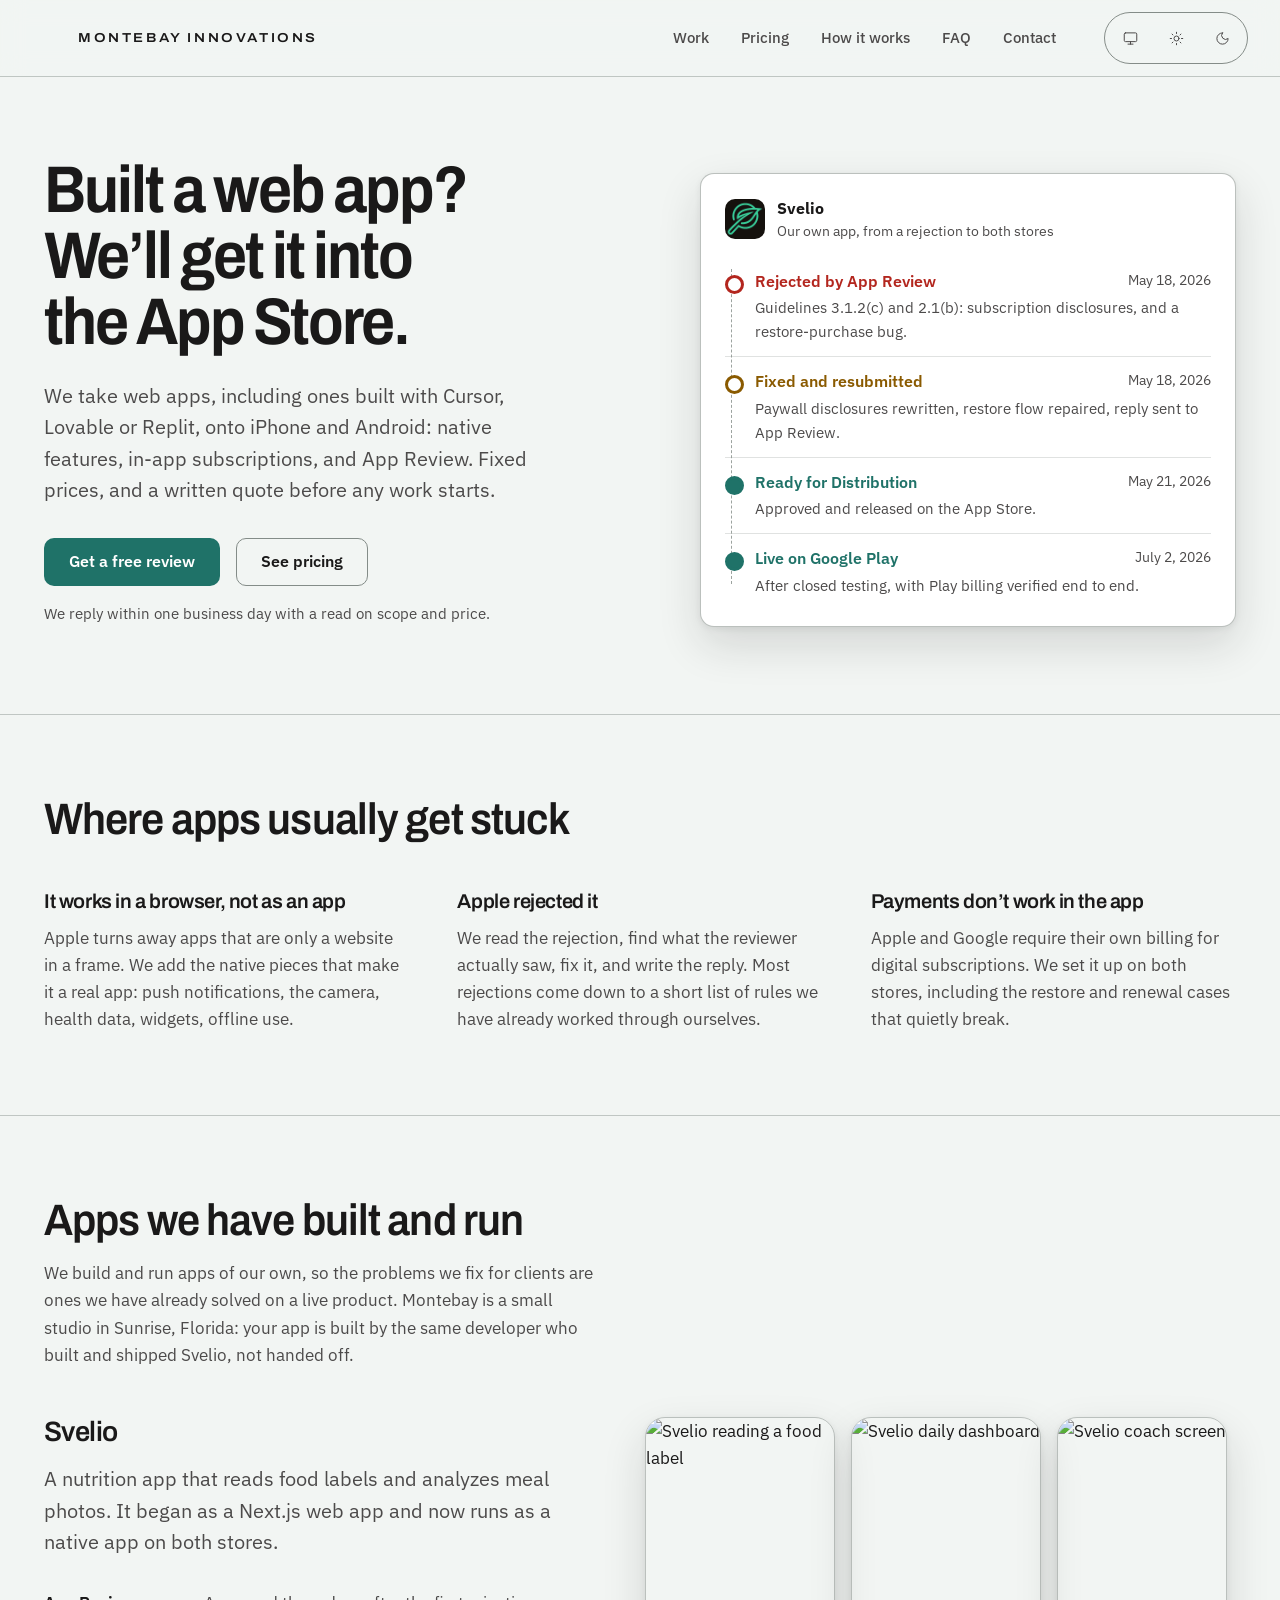
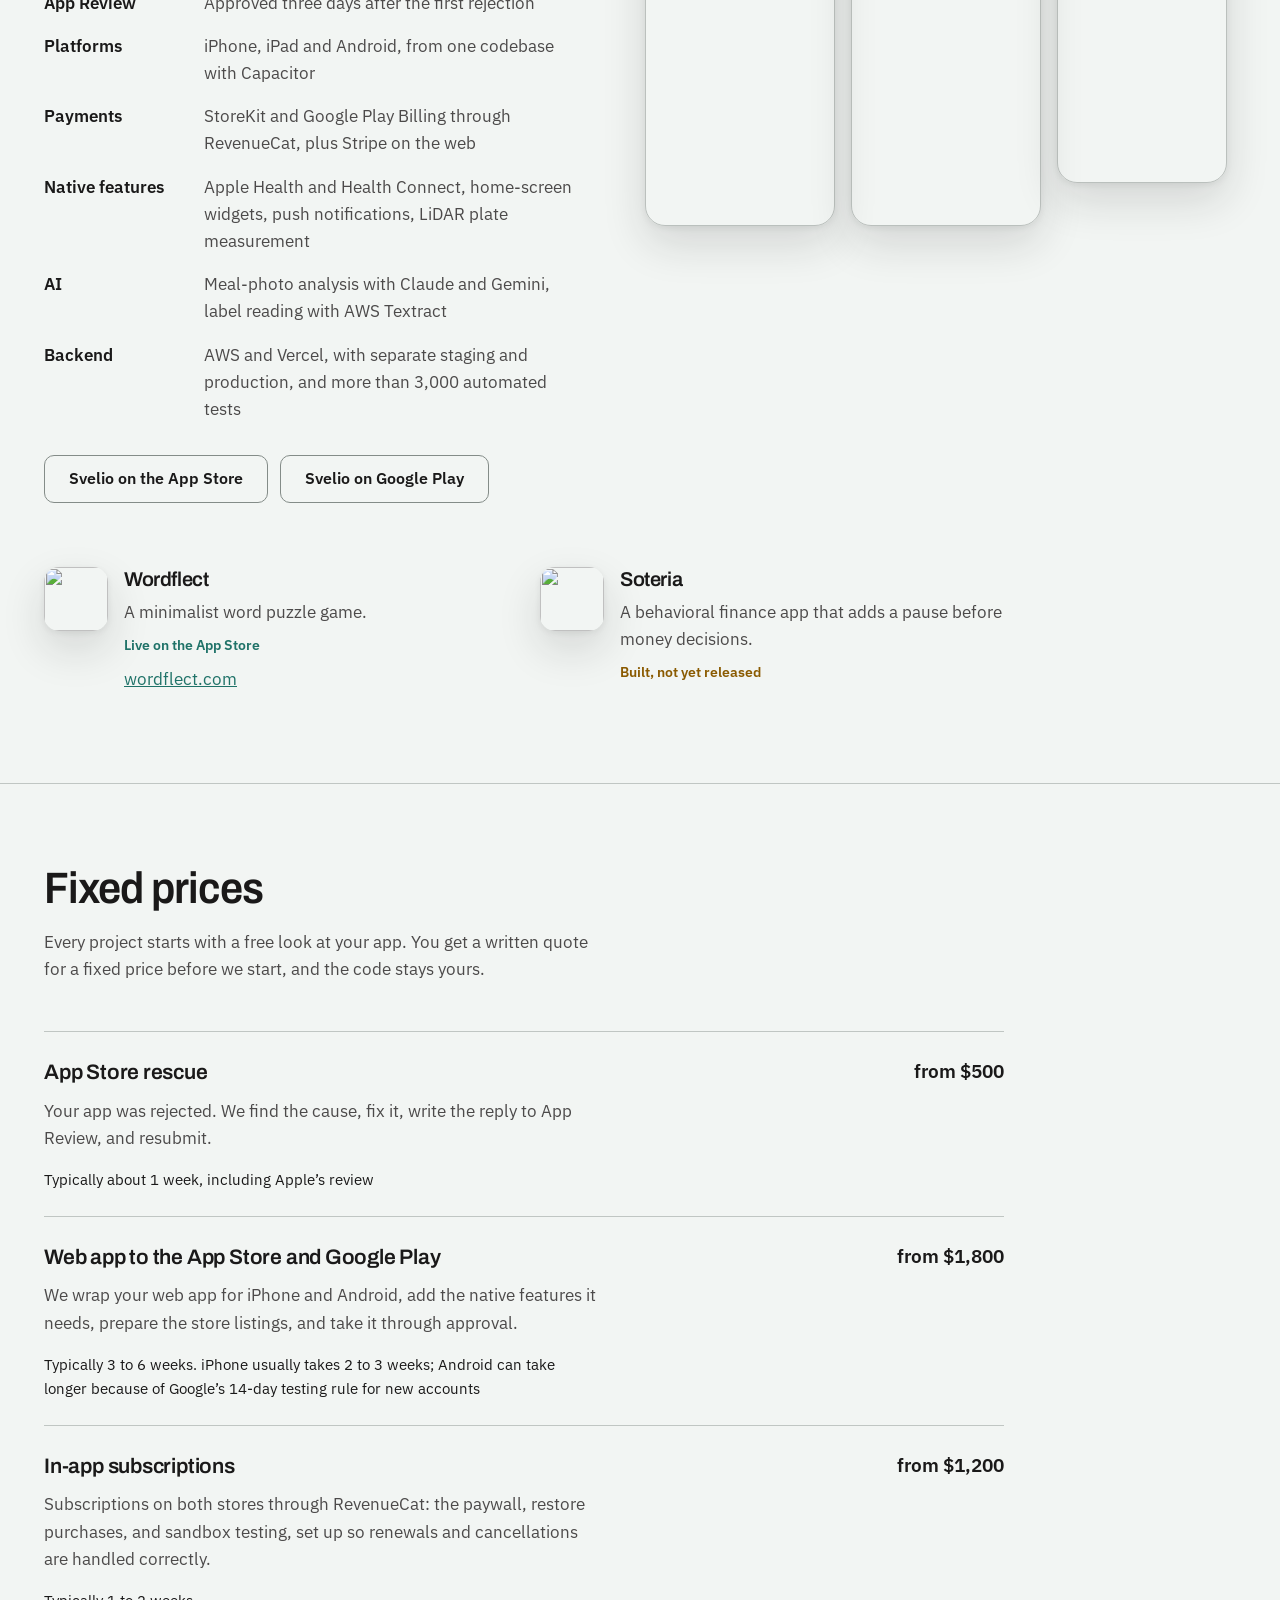
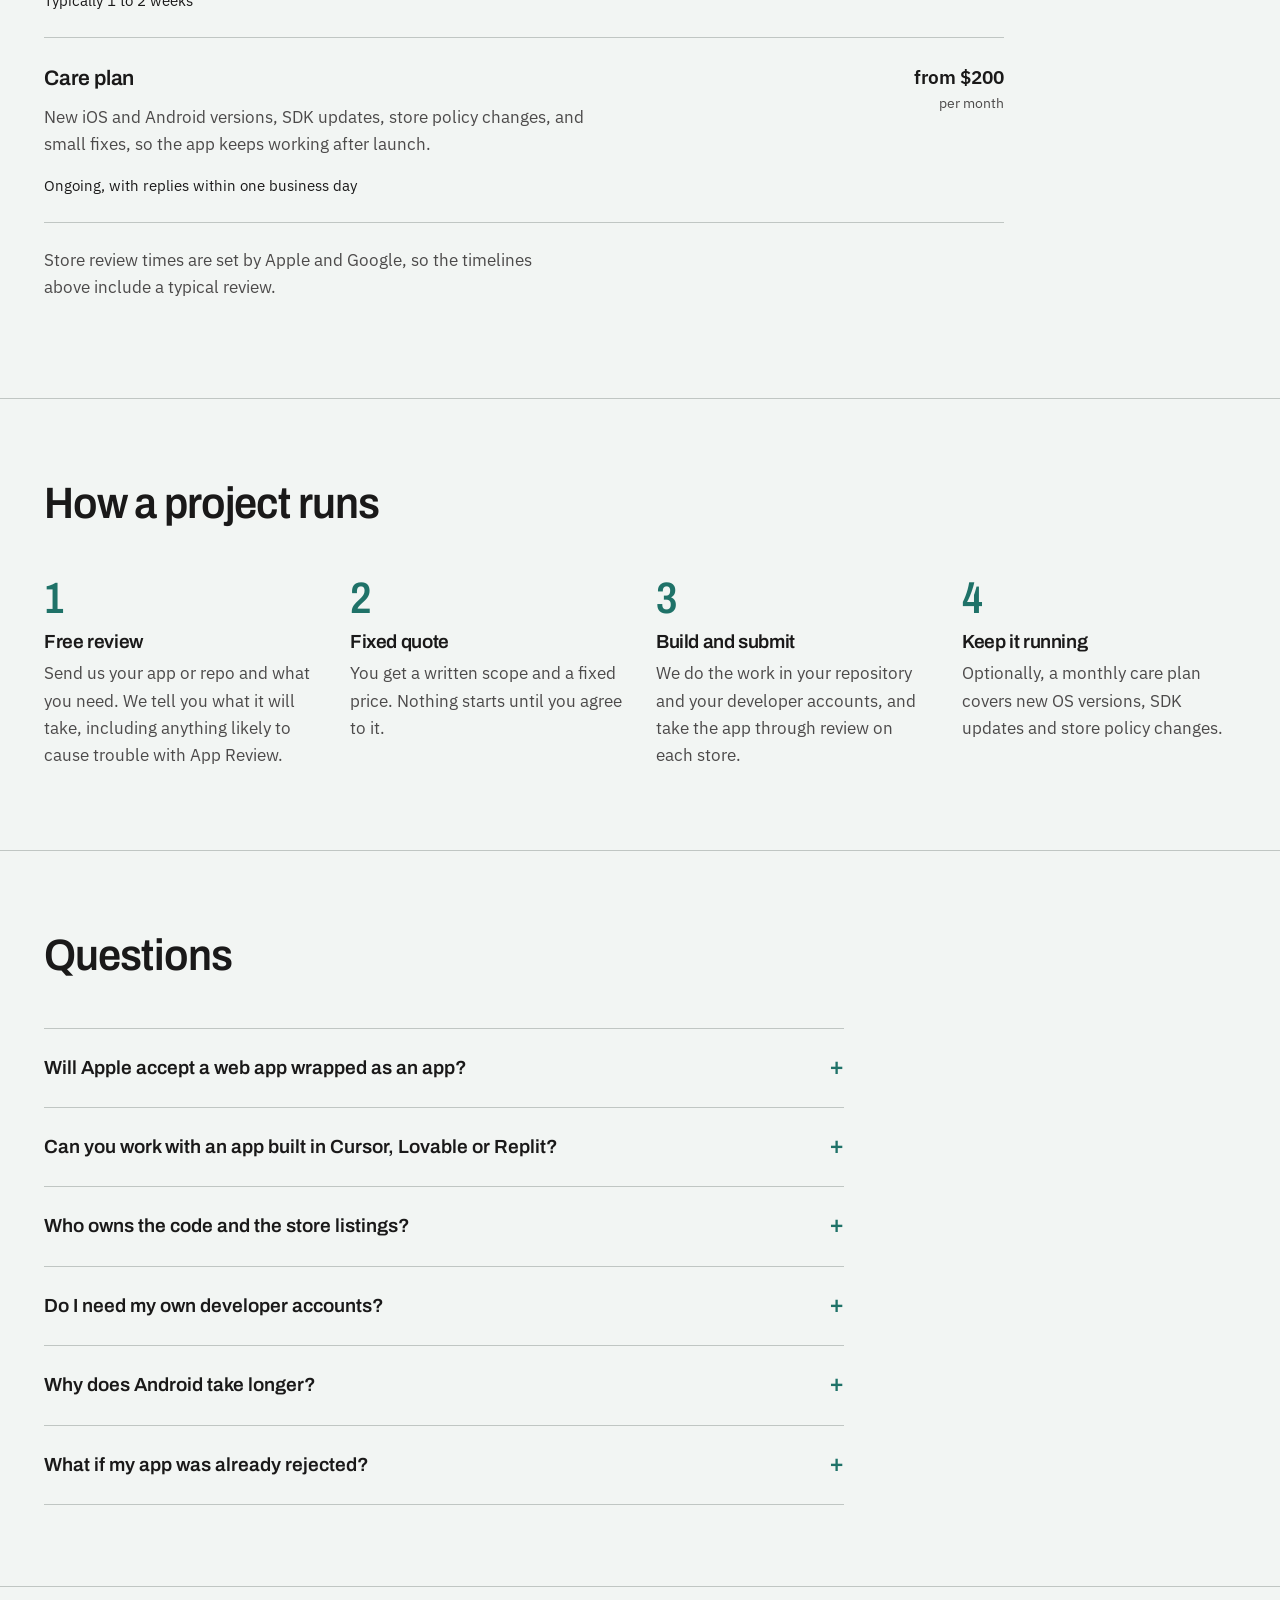
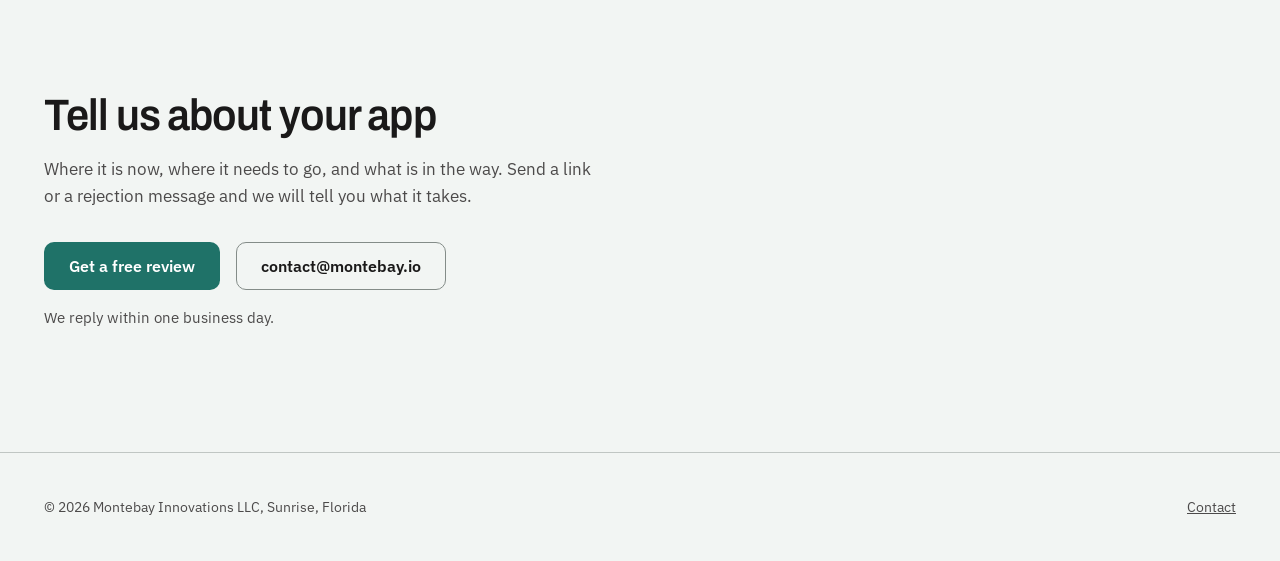
==== commit a216d4da: "Apply the independent design grade's fixes - "Get a free review" CTA and a one-business-day reply pr" ====
--- a/index.html
+++ b/index.html
@@ -26,13 +26,15 @@
 <meta property="og:url" content="https://montebay.io/">
 <meta property="og:title" content="Built a web app? We'll get it into the App Store.">
 <meta property="og:description" content="We take web apps, including ones built with AI tools, onto the App Store and Google Play: native features, in-app subscriptions, and App Review. Fixed prices.">
-<meta property="og:image" content="https://montebay.io/montebay_logo.webp">
+<meta property="og:image" content="https://montebay.io/assets/images/og-montebay.png">
+<meta property="og:image:width" content="1200">
+<meta property="og:image:height" content="630">
 
 <meta property="twitter:card" content="summary_large_image">
 <meta property="twitter:url" content="https://montebay.io/">
 <meta property="twitter:title" content="Built a web app? We'll get it into the App Store.">
 <meta property="twitter:description" content="We take web apps, including ones built with AI tools, onto the App Store and Google Play: native features, in-app subscriptions, and App Review. Fixed prices.">
-<meta property="twitter:image" content="https://montebay.io/montebay_logo.webp">
+<meta property="twitter:image" content="https://montebay.io/assets/images/og-montebay.png">
 
 <link rel="icon" type="image/x-icon" href="favicon.ico">
 <link rel="icon" type="image/png" sizes="32x32" href="favicon-32x32.png">
@@ -55,7 +57,7 @@
   "url": "https://montebay.io",
   "logo": "https://montebay.io/montebay_logo.webp",
   "email": "contact@montebay.io",
-  "address": { "@type": "PostalAddress", "streetAddress": "9781 NW 25th Street", "addressLocality": "Sunrise", "addressRegion": "FL", "postalCode": "33322", "addressCountry": "US" },
+  "address": { "@type": "PostalAddress", "addressLocality": "Sunrise", "addressRegion": "FL", "addressCountry": "US" },
   "makesOffer": [
     { "@type": "Offer", "name": "App Store rescue", "priceSpecification": { "@type": "PriceSpecification", "minPrice": 500, "priceCurrency": "USD" } },
     { "@type": "Offer", "name": "Web app to App Store and Google Play", "priceSpecification": { "@type": "PriceSpecification", "minPrice": 1800, "priceCurrency": "USD" } },
@@ -126,9 +128,10 @@
             <h1>Built a web app? We&rsquo;ll get it into the App Store.</h1>
             <p class="lede">We take web apps, including ones built with Cursor, Lovable or Replit, onto iPhone and Android: native features, in-app subscriptions, and App Review. Fixed prices, and a written quote before any work starts.</p>
             <div class="cta-actions">
-                <a class="btn btn-primary" href="contact.html">Tell us about your app</a>
+                <a class="btn btn-primary" href="contact.html">Get a free review</a>
                 <a class="btn" href="#pricing">See pricing</a>
             </div>
+            <p class="reply-note">We reply within one business day with a read on scope and price.</p>
         </div>
 
         <aside class="log" aria-label="Svelio's App Review history">
@@ -182,38 +185,9 @@
     </div>
 </section>
 
-<section class="hm-sec" id="pricing">
-    <div class="wrap">
-        <h2>Fixed prices</h2>
-        <p class="intro">Every project starts with a free look at your app. You get a written quote for a fixed price before we start, and the code stays yours.</p>
-        <dl class="prices">
-            <div>
-                <dt>App Store rescue</dt>
-                <dd class="price">from $500</dd>
-                <dd class="what">Your app was rejected. We find the cause, fix it, write the reply to App Review, and resubmit.</dd>
-            </div>
-            <div>
-                <dt>Web app to the App Store and Google Play</dt>
-                <dd class="price">from $1,800</dd>
-                <dd class="what">We wrap your web app for iPhone and Android, add the native features it needs, prepare the store listings, and take it through approval.</dd>
-            </div>
-            <div>
-                <dt>In-app subscriptions</dt>
-                <dd class="price">from $1,200</dd>
-                <dd class="what">Subscriptions on both stores through RevenueCat: the paywall, restore purchases, and sandbox testing, set up so renewals and cancellations are handled correctly.</dd>
-            </div>
-            <div>
-                <dt>Care plan</dt>
-                <dd class="price">from $200<small>per month</small></dd>
-                <dd class="what">New iOS and Android versions, SDK updates, store policy changes, and small fixes, so the app keeps working after launch.</dd>
-            </div>
-        </dl>
-    </div>
-</section>
-
 <section class="hm-sec" id="work">
     <div class="wrap">
-        <h2>Our own apps are the proof</h2>
+        <h2>Apps we have built and run</h2>
         <p class="intro">We build and run apps of our own, so the problems we fix for clients are ones we have already solved on a live product. Montebay is a small studio in Sunrise, Florida: your app is built by the same developer who built and shipped Svelio, not handed off.</p>
         <div class="case">
             <div>
@@ -258,7 +232,7 @@
                     <h3>Wordflect</h3>
                     <p>A minimalist word puzzle game.</p>
                     <span class="status" data-st="ready">Live on the App Store</span>
-                    <p><a href="https://wordflect.com">wordflect.com</a></p>
+                    <p><a class="tap" href="https://wordflect.com">wordflect.com</a></p>
                 </div>
             </div>
             <div class="app">
@@ -269,10 +243,44 @@
                 <div>
                     <h3>Soteria</h3>
                     <p>A behavioral finance app that adds a pause before money decisions.</p>
-                    <span class="status" data-st="review">In development, not yet released</span>
+                    <span class="status" data-st="review">Built, not yet released</span>
                 </div>
             </div>
         </div>
+    </div>
+</section>
+
+<section class="hm-sec" id="pricing">
+    <div class="wrap">
+        <h2>Fixed prices</h2>
+        <p class="intro">Every project starts with a free look at your app. You get a written quote for a fixed price before we start, and the code stays yours.</p>
+        <dl class="prices">
+            <div>
+                <dt>App Store rescue</dt>
+                <dd class="price">from $500</dd>
+                <dd class="what">Your app was rejected. We find the cause, fix it, write the reply to App Review, and resubmit.</dd>
+                <dd class="time">Typically about 1 week, including Apple&rsquo;s review</dd>
+            </div>
+            <div>
+                <dt>Web app to the App Store and Google Play</dt>
+                <dd class="price">from $1,800</dd>
+                <dd class="what">We wrap your web app for iPhone and Android, add the native features it needs, prepare the store listings, and take it through approval.</dd>
+                <dd class="time">Typically 3 to 6 weeks. iPhone usually takes 2 to 3 weeks; Android can take longer because of Google&rsquo;s 14-day testing rule for new accounts</dd>
+            </div>
+            <div>
+                <dt>In-app subscriptions</dt>
+                <dd class="price">from $1,200</dd>
+                <dd class="what">Subscriptions on both stores through RevenueCat: the paywall, restore purchases, and sandbox testing, set up so renewals and cancellations are handled correctly.</dd>
+                <dd class="time">Typically 1 to 2 weeks</dd>
+            </div>
+            <div>
+                <dt>Care plan</dt>
+                <dd class="price">from $200<small>per month</small></dd>
+                <dd class="what">New iOS and Android versions, SDK updates, store policy changes, and small fixes, so the app keeps working after launch.</dd>
+                <dd class="time">Ongoing, with replies within one business day</dd>
+            </div>
+        </dl>
+        <p class="prices-note">Store review times are set by Apple and Google, so the timelines above include a typical review.</p>
     </div>
 </section>
 
@@ -321,6 +329,10 @@
                 <p>Yes. The Apple Developer Program is $99 a year and a Google Play developer account is a one-time $25. We can walk you through setting both up.</p>
             </details>
             <details>
+                <summary>Why does Android take longer?</summary>
+                <p>Google requires new personal developer accounts to run a closed test with at least 12 testers for 14 days in a row before an app can go public. We plan the schedule around it and help you organize testers. Organization accounts are exempt, and we can tell you whether switching makes sense.</p>
+            </details>
+            <details>
                 <summary>What if my app was already rejected?</summary>
                 <p>Send us the rejection message. That is exactly what the App Store rescue package is for.</p>
             </details>
@@ -332,11 +344,12 @@
     <div class="wrap">
         <div>
             <h2>Tell us about your app</h2>
-            <p class="intro">Where it is now, where it needs to go, and what is in the way. We read every message and reply with an honest read on scope and price.</p>
+            <p class="intro">Where it is now, where it needs to go, and what is in the way. Send a link or a rejection message and we will tell you what it takes.</p>
             <div class="cta-actions">
-                <a class="btn btn-primary" href="contact.html">Tell us about your app</a>
+                <a class="btn btn-primary" href="contact.html">Get a free review</a>
                 <a class="btn" href="mailto:contact@montebay.io">contact@montebay.io</a>
             </div>
+            <p class="reply-note">We reply within one business day.</p>
         </div>
         <div class="markframe" aria-hidden="true">
             <div class="markwin">
--- a/theme.css
+++ b/theme.css
@@ -810,3 +810,25 @@
 @media (max-width: 560px) {
     .log .why, .app p, .app .status, .meta, .log-head span, .log time { font-size: 16px; }
 }
+
+/* Grade fixes (2026-10-14) -------------------------------------------------- */
+.reply-note { margin-top: var(--s4); font-size: 15px; color: var(--muted); }
+.prices .time { grid-area: 3 / 1; margin: var(--s2) 0 0; font-size: 15px; color: var(--text); max-width: 60ch; }
+@media (max-width: 560px) { .prices .time, .reply-note { font-size: 16px; } }
+.tap { display: inline-flex; align-items: center; min-height: 44px; }
+.row-flush { border-top: 0; padding-top: var(--s4); }
+/* Form labels and the mobile theme label join the sentence-case system. */
+.field label, .theme-row .label {
+    font-family: var(--body); text-transform: none; letter-spacing: 0;
+    font-size: 15px; font-weight: 600;
+}
+/* Keep the name visible on phones; the mark alone did not say who this is. */
+@media (max-width: 420px) {
+    .hdr .name { display: inline; font-size: 11px; letter-spacing: .14em; }
+}
+/* One readable screenshot on phones instead of three at 114px. */
+@media (max-width: 560px) {
+    #work .shots picture:not(:first-child) { display: none; }
+    #work .shots picture:first-child { display: block; width: min(100%, 260px); }
+    #work .shots img { max-width: none; width: 100%; }
+}
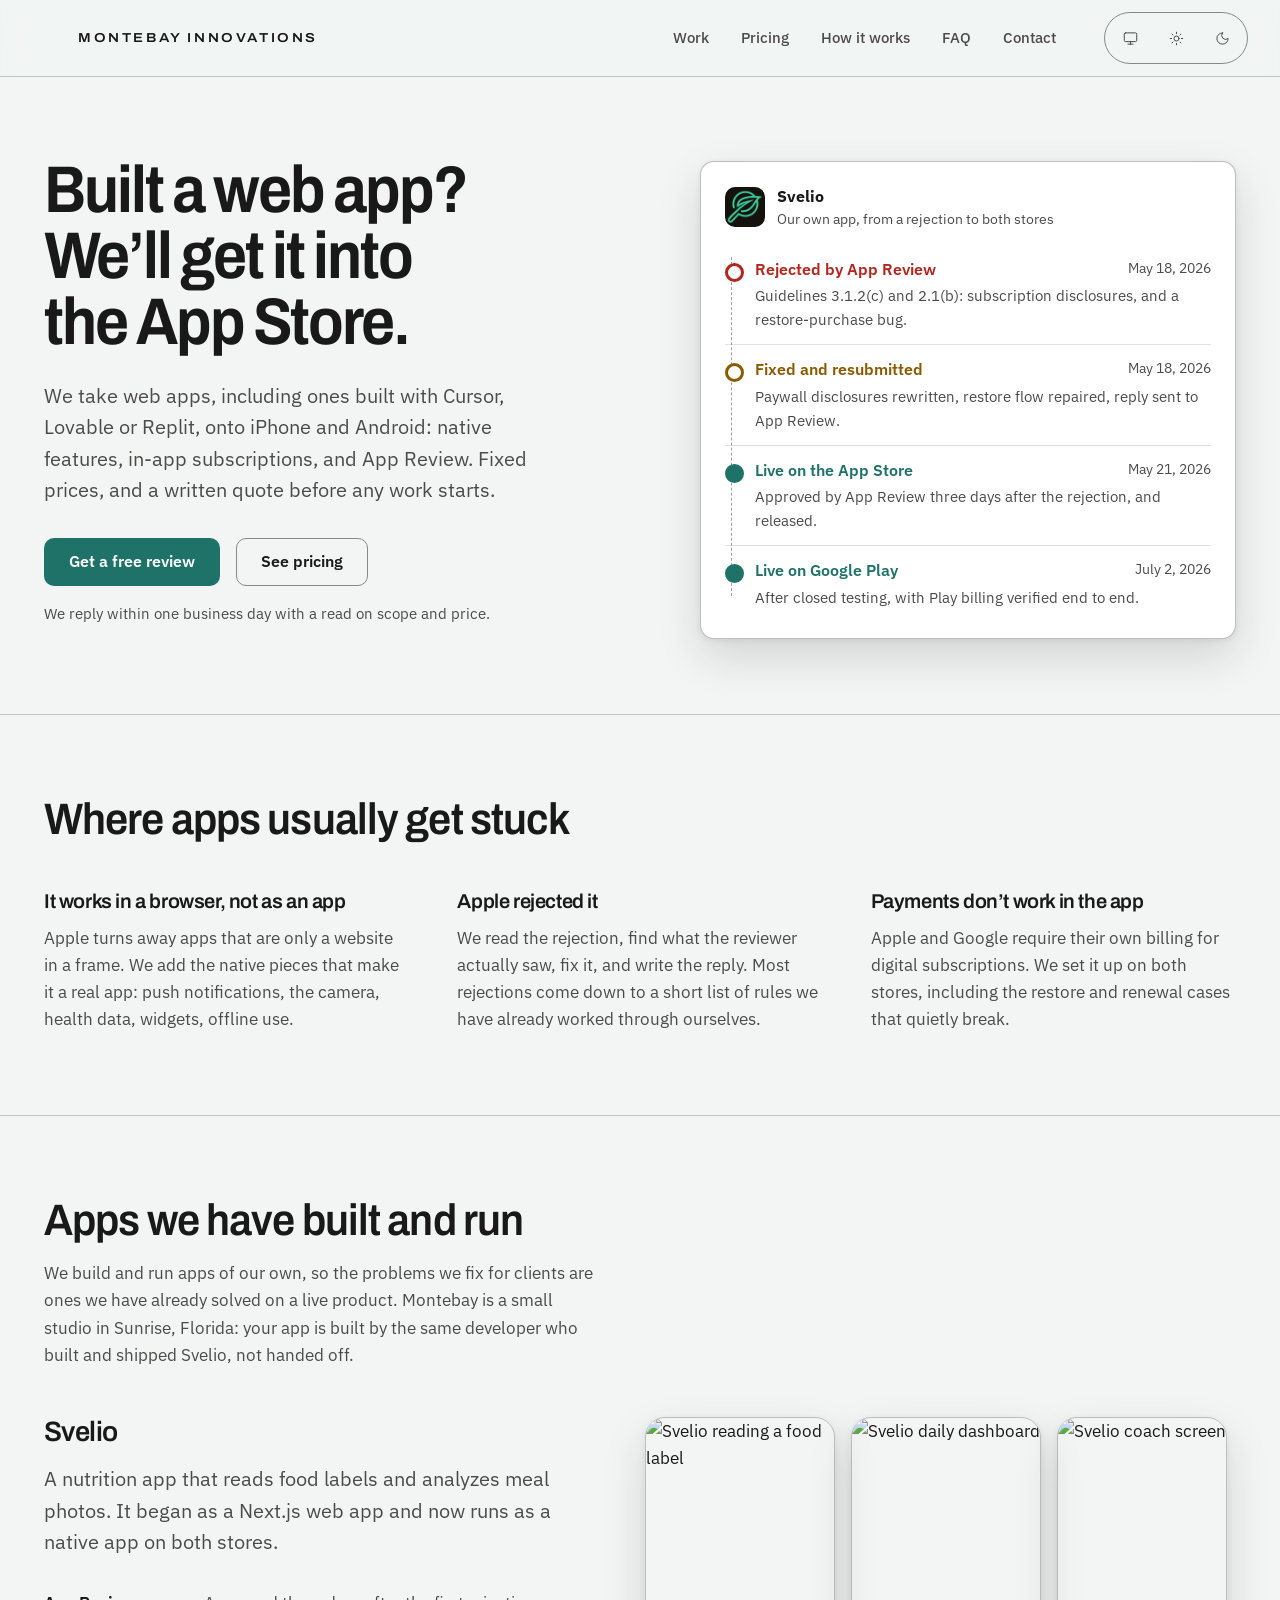
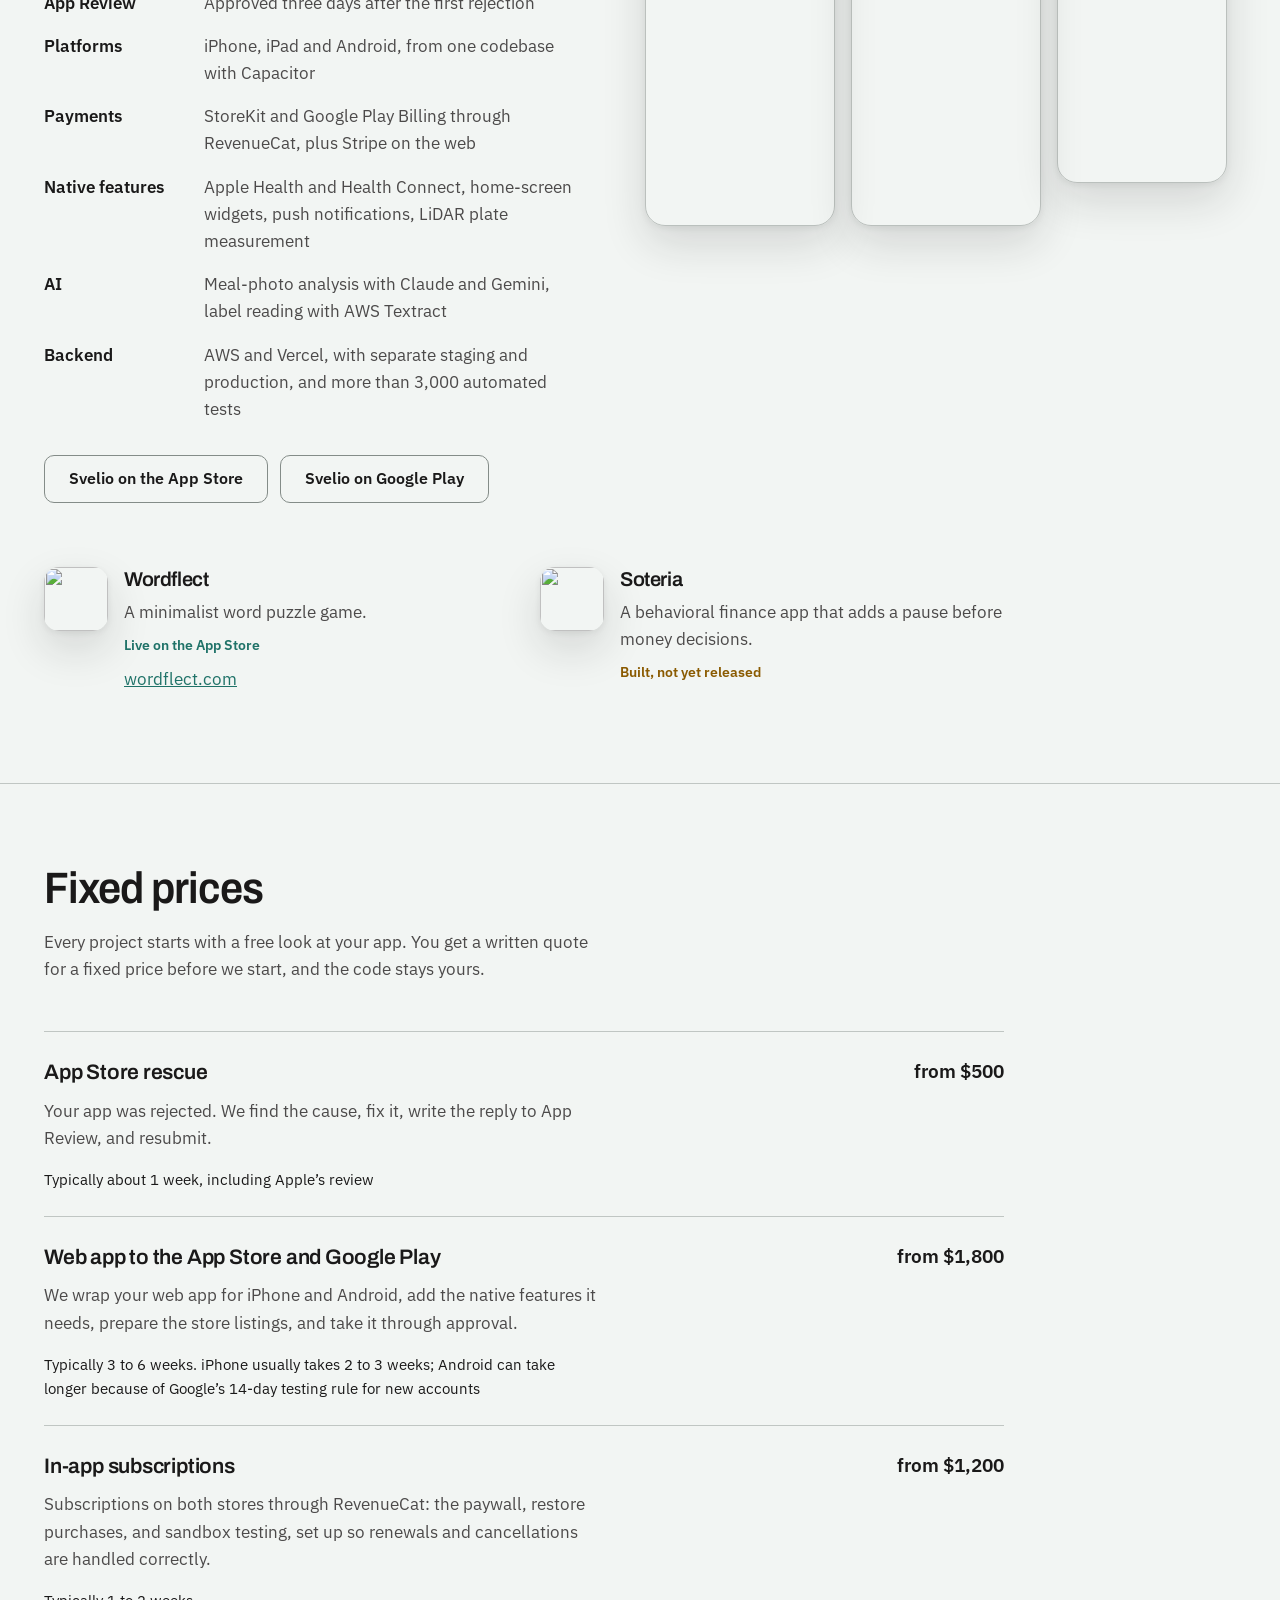
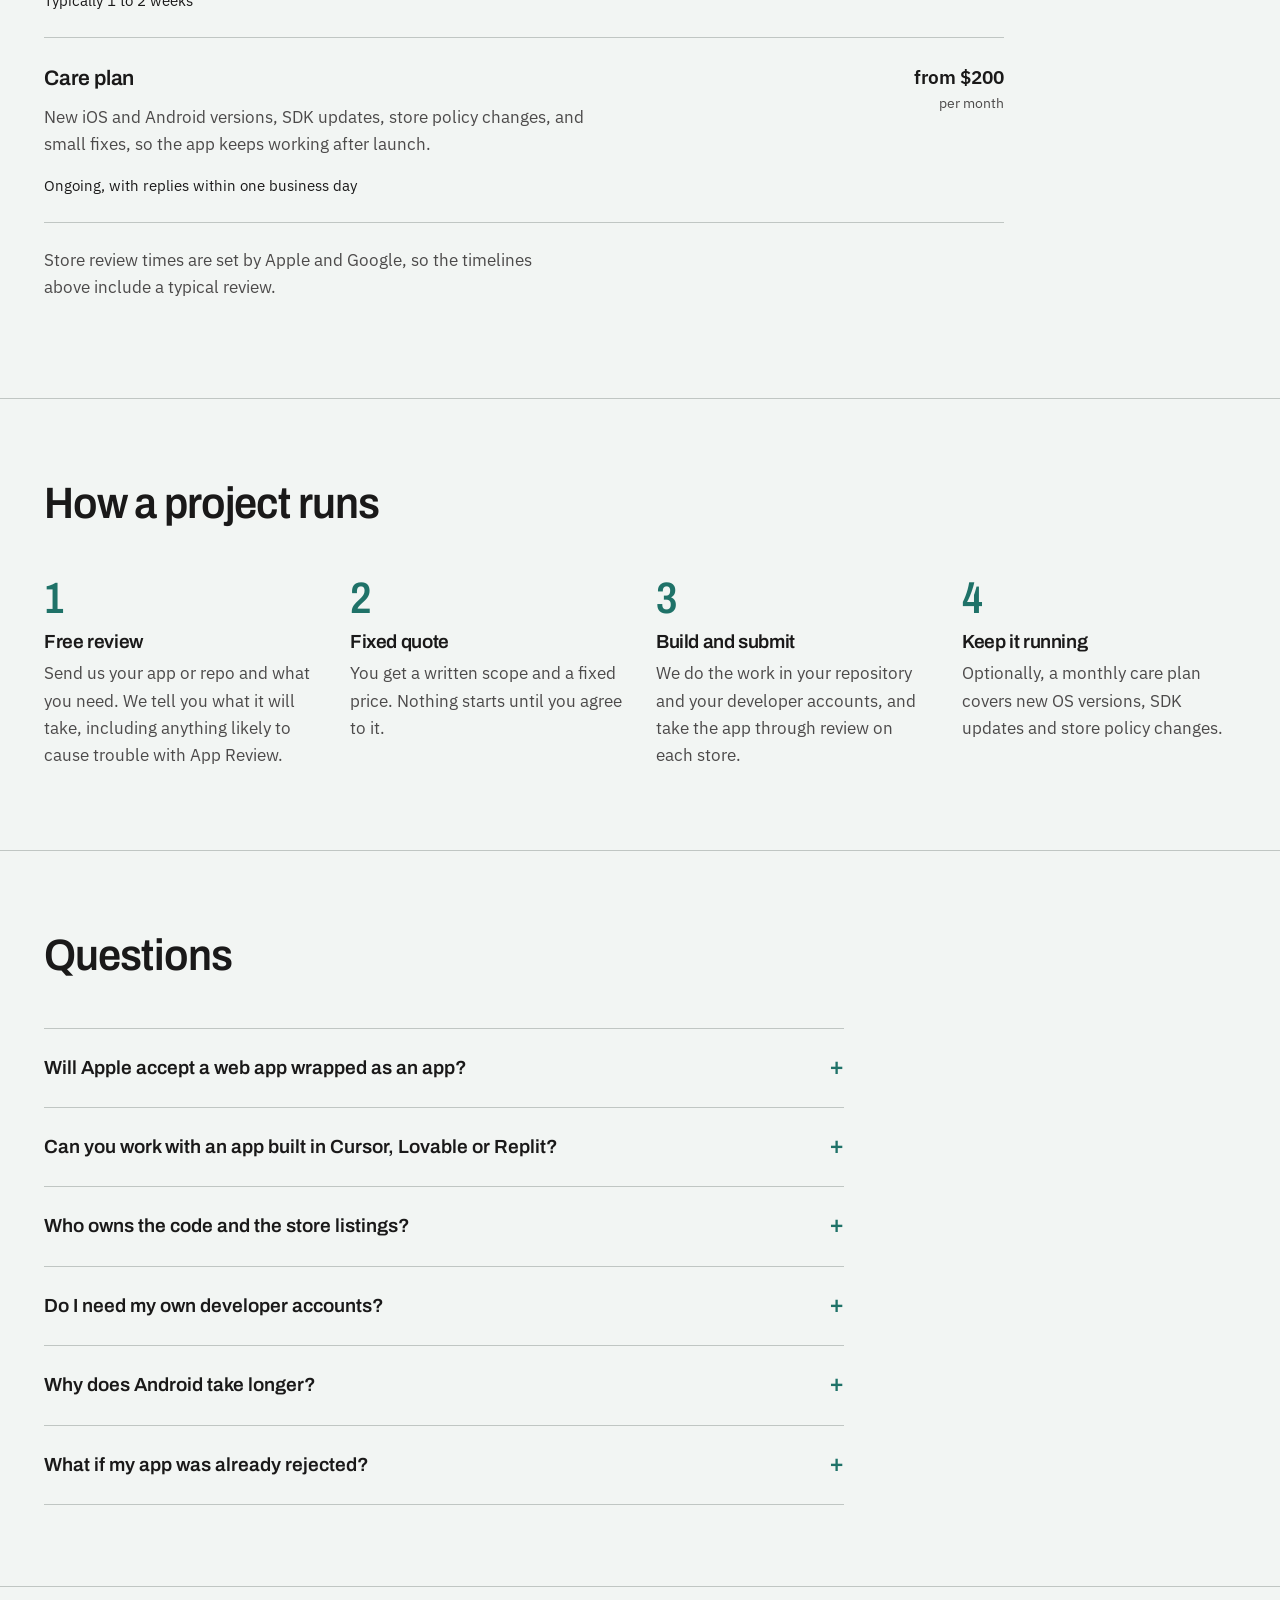
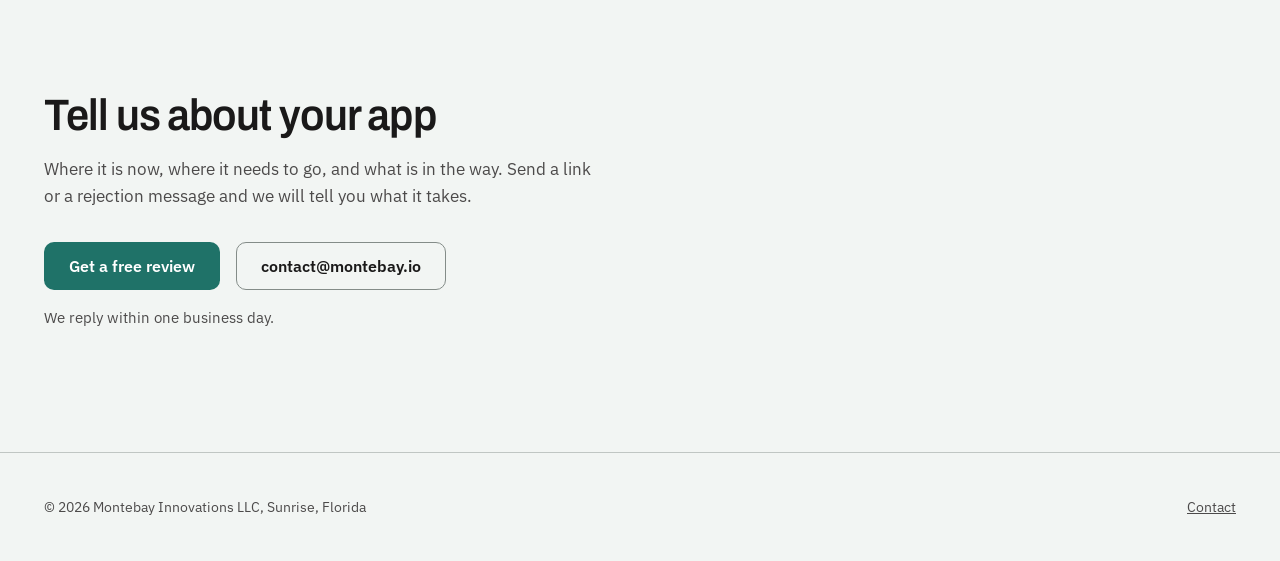
==== commit 0359a3e6: "Name the App Store step plainly in the Svelio review history "Ready for Distribution" is App Store C" ====
--- a/index.html
+++ b/index.html
@@ -26,7 +26,7 @@
 <meta property="og:url" content="https://montebay.io/">
 <meta property="og:title" content="Built a web app? We'll get it into the App Store.">
 <meta property="og:description" content="We take web apps, including ones built with AI tools, onto the App Store and Google Play: native features, in-app subscriptions, and App Review. Fixed prices.">
-<meta property="og:image" content="https://montebay.io/assets/images/og-montebay.png">
+<meta property="og:image" content="https://montebay.io/assets/images/og-montebay-v2.png">
 <meta property="og:image:width" content="1200">
 <meta property="og:image:height" content="630">
 
@@ -34,7 +34,7 @@
 <meta property="twitter:url" content="https://montebay.io/">
 <meta property="twitter:title" content="Built a web app? We'll get it into the App Store.">
 <meta property="twitter:description" content="We take web apps, including ones built with AI tools, onto the App Store and Google Play: native features, in-app subscriptions, and App Review. Fixed prices.">
-<meta property="twitter:image" content="https://montebay.io/assets/images/og-montebay.png">
+<meta property="twitter:image" content="https://montebay.io/assets/images/og-montebay-v2.png">
 
 <link rel="icon" type="image/x-icon" href="favicon.ico">
 <link rel="icon" type="image/png" sizes="32x32" href="favicon-32x32.png">
@@ -151,9 +151,9 @@
                     <p class="why">Paywall disclosures rewritten, restore flow repaired, reply sent to App Review.</p>
                 </li>
                 <li data-st="ready">
-                    <span class="st">Ready for Distribution</span>
+                    <span class="st">Live on the App Store</span>
                     <time datetime="2026-05-21">May 21, 2026</time>
-                    <p class="why">Approved and released on the App Store.</p>
+                    <p class="why">Approved by App Review three days after the rejection, and released.</p>
                 </li>
                 <li data-st="ready">
                     <span class="st">Live on Google Play</span>
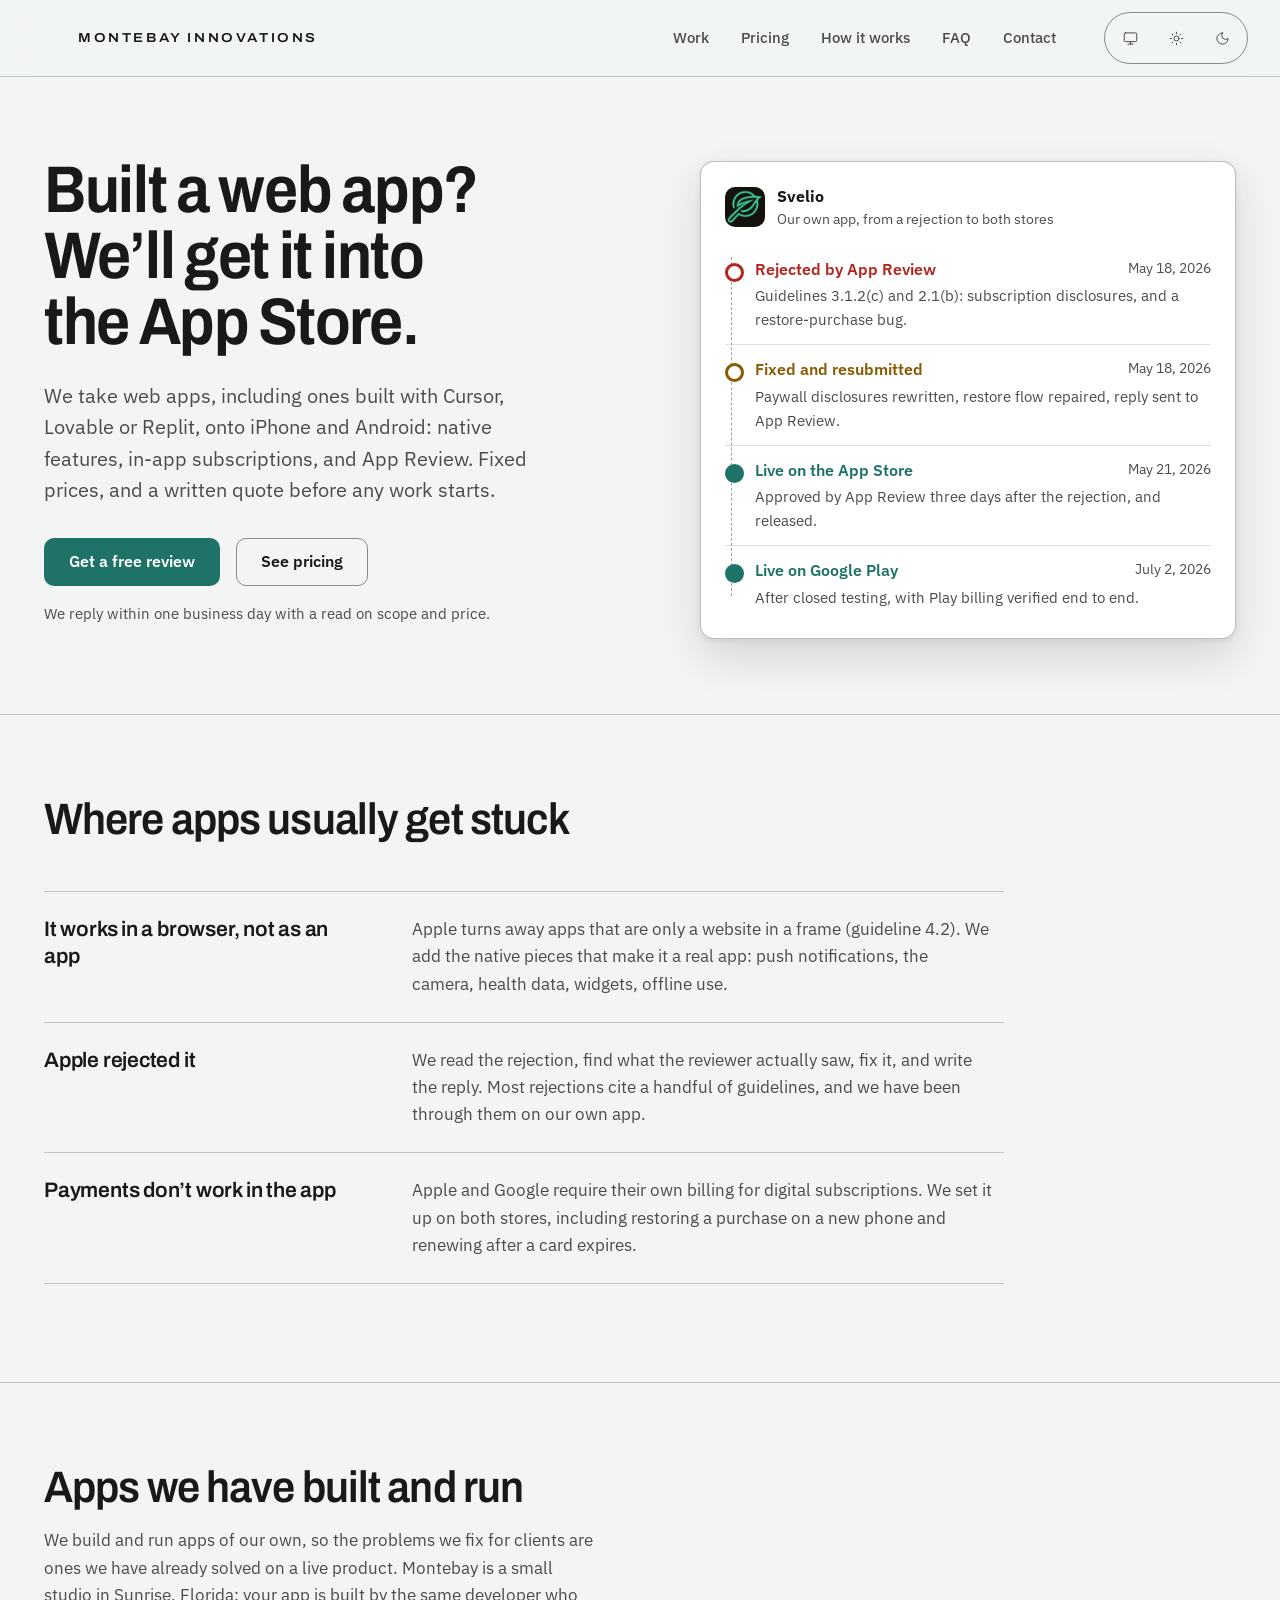
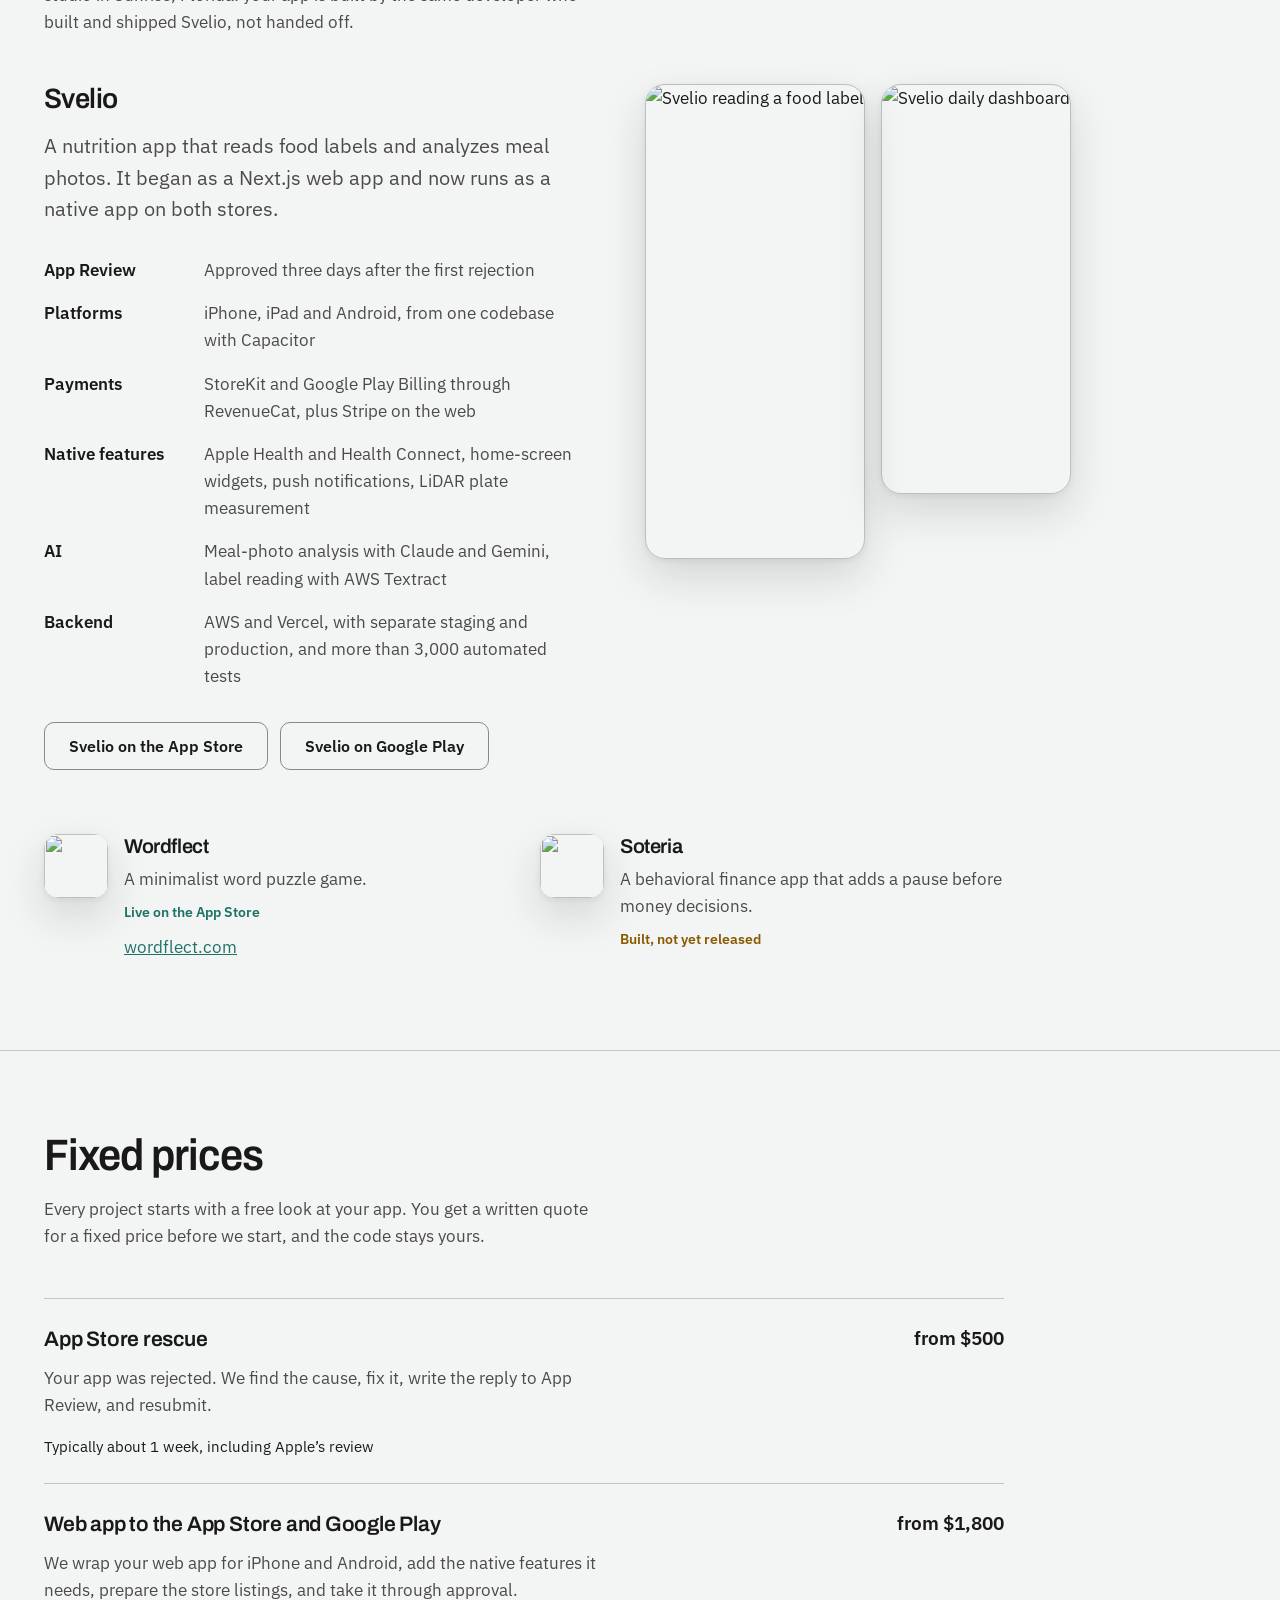
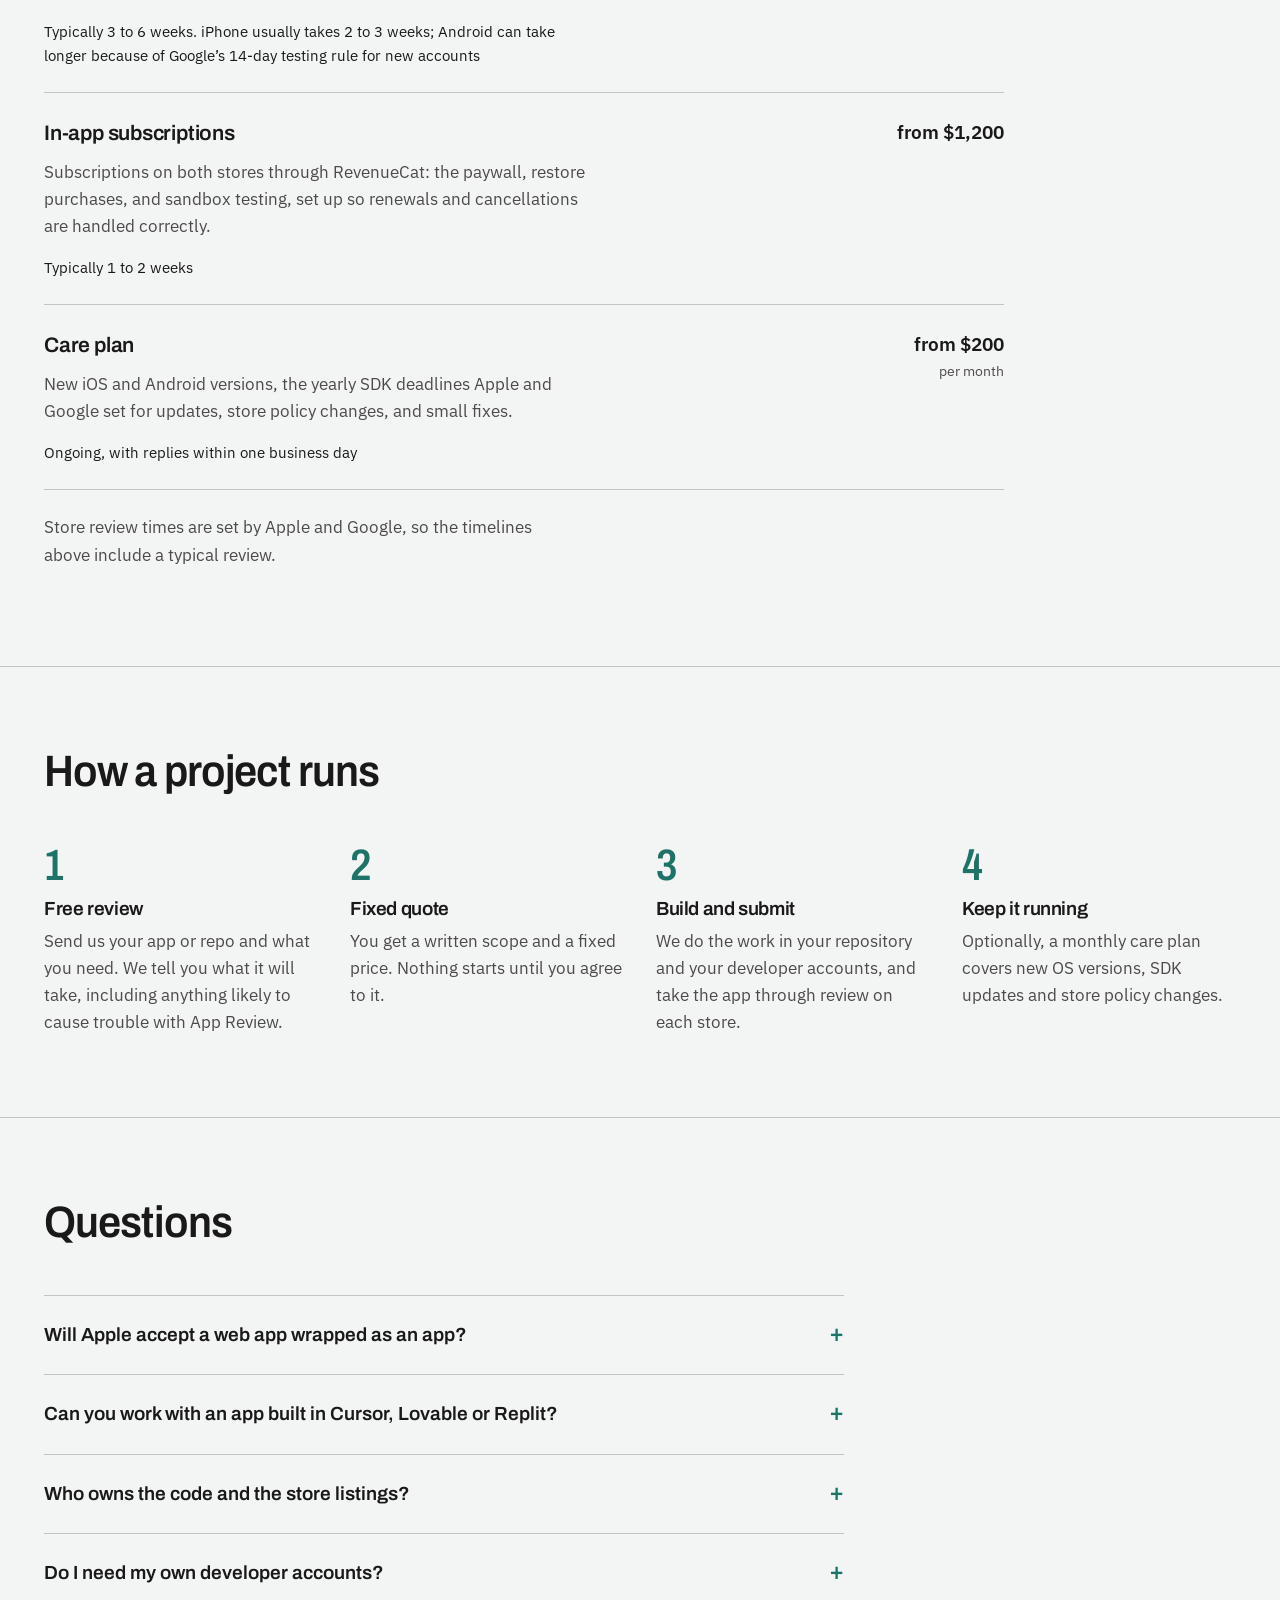
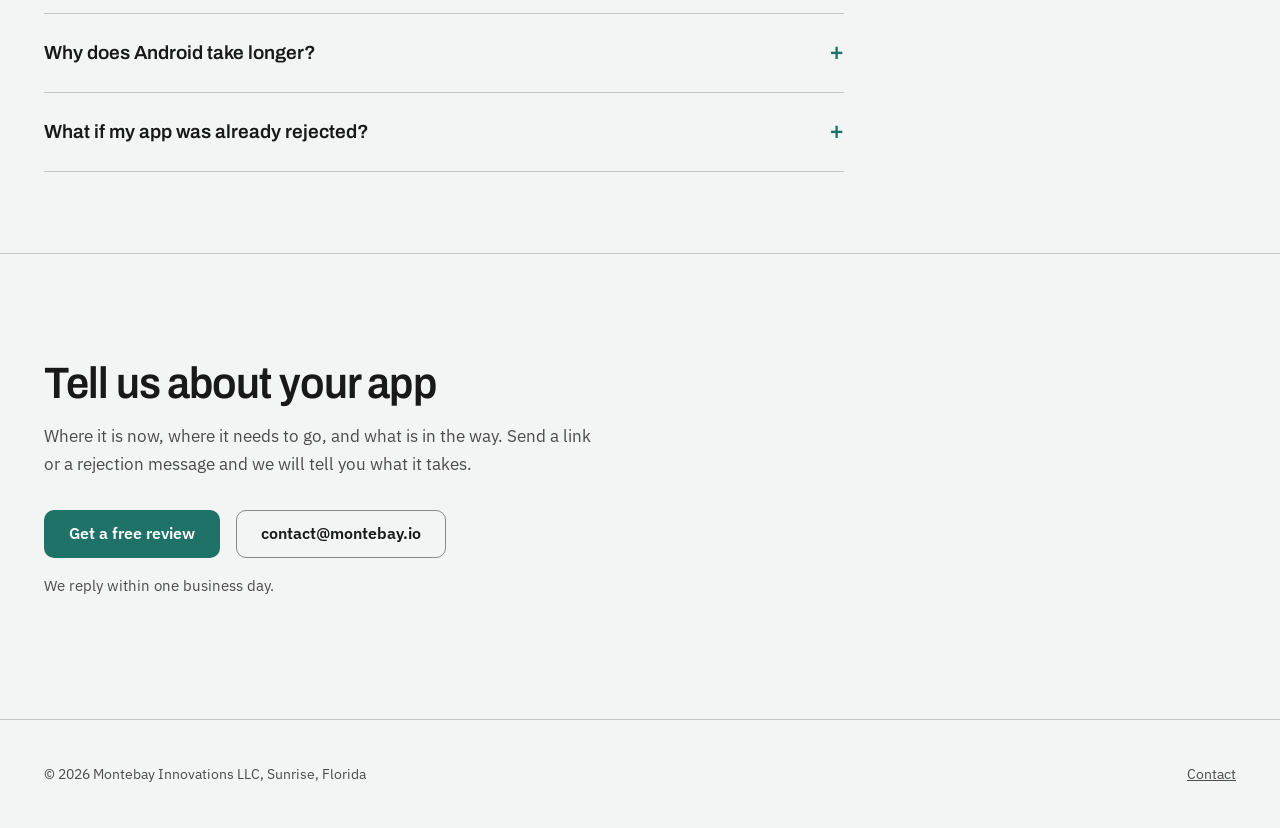
==== commit cb682d76: "Apply the second design grade's fixes - Phones: package timeline now follows its description (a base" ====
--- a/index.html
+++ b/index.html
@@ -26,7 +26,7 @@
 <meta property="og:url" content="https://montebay.io/">
 <meta property="og:title" content="Built a web app? We'll get it into the App Store.">
 <meta property="og:description" content="We take web apps, including ones built with AI tools, onto the App Store and Google Play: native features, in-app subscriptions, and App Review. Fixed prices.">
-<meta property="og:image" content="https://montebay.io/assets/images/og-montebay-v2.png">
+<meta property="og:image" content="https://montebay.io/assets/images/og-montebay-v3.png">
 <meta property="og:image:width" content="1200">
 <meta property="og:image:height" content="630">
 
@@ -34,7 +34,7 @@
 <meta property="twitter:url" content="https://montebay.io/">
 <meta property="twitter:title" content="Built a web app? We'll get it into the App Store.">
 <meta property="twitter:description" content="We take web apps, including ones built with AI tools, onto the App Store and Google Play: native features, in-app subscriptions, and App Review. Fixed prices.">
-<meta property="twitter:image" content="https://montebay.io/assets/images/og-montebay-v2.png">
+<meta property="twitter:image" content="https://montebay.io/assets/images/og-montebay-v3.png">
 
 <link rel="icon" type="image/x-icon" href="favicon.ico">
 <link rel="icon" type="image/png" sizes="32x32" href="favicon-32x32.png">
@@ -168,20 +168,20 @@
 <section class="hm-sec" id="stuck">
     <div class="wrap">
         <h2>Where apps usually get stuck</h2>
-        <div class="stuck">
-            <div>
-                <h3>It works in a browser, not as an app</h3>
-                <p>Apple turns away apps that are only a website in a frame. We add the native pieces that make it a real app: push notifications, the camera, health data, widgets, offline use.</p>
-            </div>
-            <div>
-                <h3>Apple rejected it</h3>
-                <p>We read the rejection, find what the reviewer actually saw, fix it, and write the reply. Most rejections come down to a short list of rules we have already worked through ourselves.</p>
-            </div>
-            <div>
-                <h3>Payments don&rsquo;t work in the app</h3>
-                <p>Apple and Google require their own billing for digital subscriptions. We set it up on both stores, including the restore and renewal cases that quietly break.</p>
-            </div>
-        </div>
+        <dl class="stuck">
+            <div>
+                <dt>It works in a browser, not as an app</dt>
+                <dd>Apple turns away apps that are only a website in a frame (guideline 4.2). We add the native pieces that make it a real app: push notifications, the camera, health data, widgets, offline use.</dd>
+            </div>
+            <div>
+                <dt>Apple rejected it</dt>
+                <dd>We read the rejection, find what the reviewer actually saw, fix it, and write the reply. Most rejections cite a handful of guidelines, and we have been through them on our own app.</dd>
+            </div>
+            <div>
+                <dt>Payments don&rsquo;t work in the app</dt>
+                <dd>Apple and Google require their own billing for digital subscriptions. We set it up on both stores, including restoring a purchase on a new phone and renewing after a card expires.</dd>
+            </div>
+        </dl>
     </div>
 </section>
 
@@ -215,10 +215,6 @@
                     <source srcset="assets/images/svelio/5-dashboard.webp" type="image/webp">
                     <img src="assets/images/svelio/5-dashboard.png" alt="Svelio daily dashboard" loading="lazy" width="420" height="910" decoding="async">
                 </picture>
-                <picture>
-                    <source srcset="assets/images/svelio/3-coach.webp" type="image/webp">
-                    <img src="assets/images/svelio/3-coach.png" alt="Svelio coach screen" loading="lazy" width="420" height="910" decoding="async">
-                </picture>
             </div>
         </div>
 
@@ -276,7 +272,7 @@
             <div>
                 <dt>Care plan</dt>
                 <dd class="price">from $200<small>per month</small></dd>
-                <dd class="what">New iOS and Android versions, SDK updates, store policy changes, and small fixes, so the app keeps working after launch.</dd>
+                <dd class="what">New iOS and Android versions, the yearly SDK deadlines Apple and Google set for updates, store policy changes, and small fixes.</dd>
                 <dd class="time">Ongoing, with replies within one business day</dd>
             </div>
         </dl>
--- a/theme.css
+++ b/theme.css
@@ -832,3 +832,54 @@
     #work .shots picture:first-child { display: block; width: min(100%, 260px); }
     #work .shots img { max-width: none; width: 100%; }
 }
+
+/* Second grade fixes (2026-10-14) ------------------------------------------- */
+.hm-hero h1 { letter-spacing: -0.02em; }
+.hm-sec h2 { max-width: 30ch; }
+
+/* Where apps get stuck: rows that read down, like the price list. */
+.stuck { display: block; max-width: 60rem; margin-top: var(--s12); }
+.stuck > div {
+    display: grid; grid-template-columns: minmax(0, 20rem) minmax(0, 1fr); gap: var(--s4) var(--s12);
+    padding-block: var(--s6); border-top: 1px solid color-mix(in srgb, var(--hair) 45%, transparent);
+}
+.stuck > div:last-child { border-bottom: 1px solid color-mix(in srgb, var(--hair) 45%, transparent); }
+.stuck dt { font-family: var(--display); font-variation-settings: "wdth" 100; font-weight: 600; font-size: 21px; letter-spacing: -0.01em; line-height: 1.25; }
+.stuck dd { margin: 0; color: var(--muted); max-width: 58ch; }
+
+/* Two legible screenshots instead of three small ones. */
+#work .shots { justify-content: flex-start; }
+#work .shots img { max-width: 260px; }
+
+/* Form help and errors: larger, and the error colour from the theme tokens
+   (the old literal measured about 4.3:1 on Surf). */
+.field .hint, .field .err { font-size: 15px; }
+.field .err { color: var(--st-rejected); }
+.field input[aria-invalid="true"], .field textarea[aria-invalid="true"] { border-color: var(--st-rejected); }
+
+/* Contact page: the form and what happens next, side by side. */
+.contact-grid { display: grid; grid-template-columns: minmax(0, 34rem) minmax(0, 1fr); gap: var(--s16); align-items: start; }
+.next { border-left: 1px solid color-mix(in srgb, var(--hair) 45%, transparent); padding-left: var(--s12); }
+.next h2 { font-size: 24px; font-variation-settings: "wdth" 96; margin-bottom: var(--s6); }
+.next h3 { font-size: 17px; font-variation-settings: "wdth" 100; margin: var(--s8) 0 var(--s3); }
+.next-steps { margin: 0; padding-left: 1.2em; display: grid; gap: var(--s4); color: var(--muted); }
+.next-steps strong { color: var(--text); }
+.mini-prices { margin: 0; display: grid; gap: var(--s2); }
+.mini-prices > div { display: flex; justify-content: space-between; gap: var(--s4); padding-bottom: var(--s2); border-bottom: 1px solid color-mix(in srgb, var(--hair) 30%, transparent); }
+.mini-prices dt { color: var(--text); }
+.mini-prices dd { margin: 0; color: var(--muted); font-variant-numeric: tabular-nums; }
+.next-proof { margin-top: var(--s8); color: var(--muted); }
+
+@media (max-width: 900px) {
+    .contact-grid { grid-template-columns: 1fr; gap: var(--s12); }
+    .next { border-left: 0; padding-left: 0; border-top: 1px solid color-mix(in srgb, var(--hair) 45%, transparent); padding-top: var(--s8); }
+}
+@media (max-width: 700px) {
+    .stuck > div { grid-template-columns: 1fr; gap: var(--s2); }
+}
+/* Phones: description before timeline (the base .time placement above was
+   overriding the stacked order). */
+@media (max-width: 560px) {
+    .prices dt, .prices .price, .prices .what, .prices .time { grid-area: auto; }
+    #work .shots picture:not(:first-child) { display: none; }
+}
